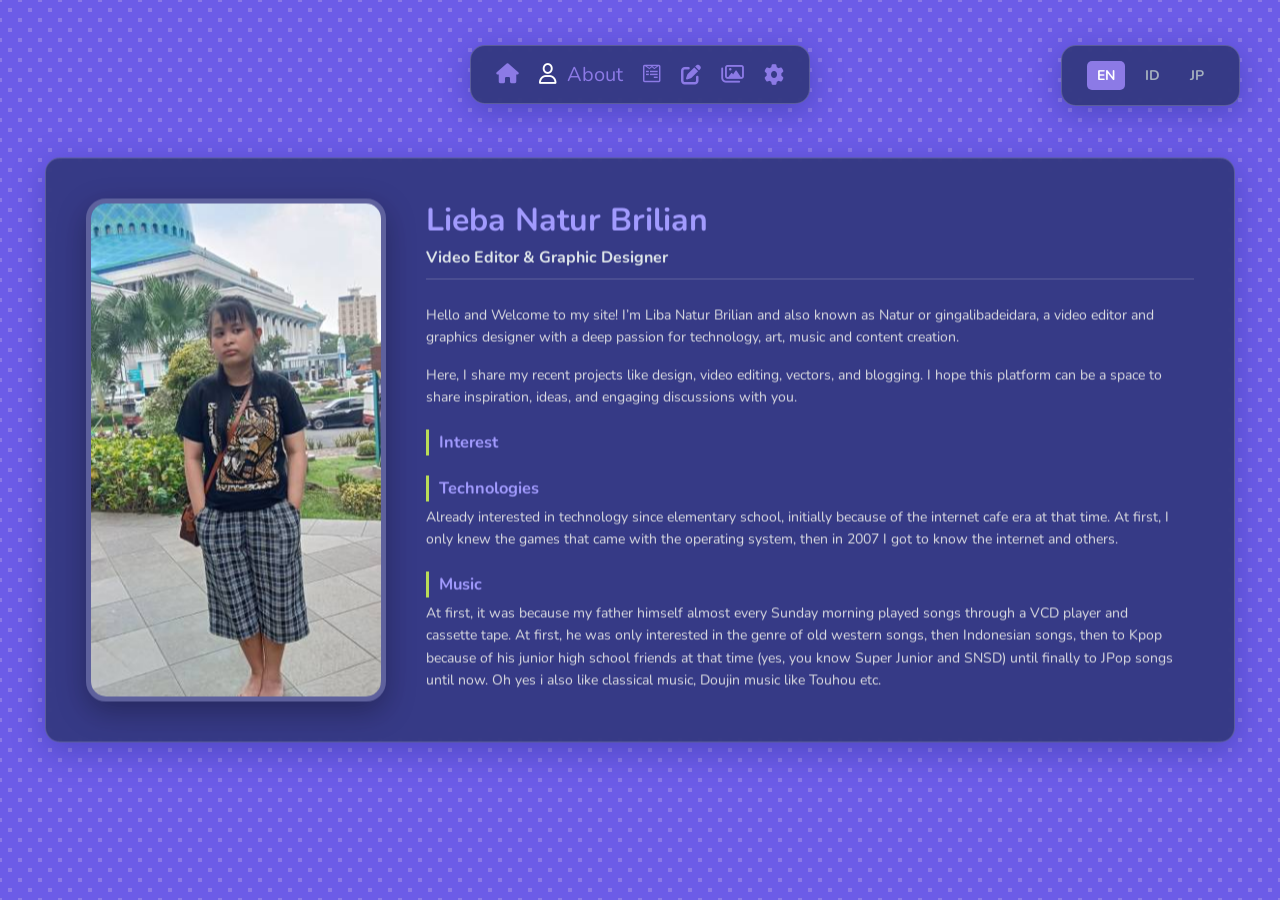
==== about.html @ d987d6c7 "ganti ikon" ====
<!DOCTYPE html>
<html lang="id">
<head>
    <meta charset="UTF-8">
    <meta name="viewport" content="width=device-width, initial-scale=1.0">
    <title>About Me - Lieba Natur Brilian</title>
    <link href="https://fonts.googleapis.com/css2?family=Nunito:wght@400;700;900&family=Noto+Sans+JP:wght@400;700&display=swap" rel="stylesheet">
    <link rel="stylesheet" href="https://cdnjs.cloudflare.com/ajax/libs/font-awesome/6.0.0/css/all.min.css">

    <style>
        /* --- 1. SETUP GLOBAL --- */
        * { box-sizing: border-box; }
        
        body {
            margin: 0; padding: 0;
            background-color: #6c5ce7;
            background-image: radial-gradient(#8c7ae6 15%, transparent 16%),
                              radial-gradient(#8c7ae6 15%, transparent 16%);
            background-size: 20px 20px;
            background-position: 0 0, 10px 10px;
            font-family: 'Nunito', 'Noto Sans JP', sans-serif;
            min-height: 100vh;
            display: flex; justify-content: center; align-items: center;
            color: white; overflow-x: hidden;
        }

        .main-stage {
            position: relative; width: 100%; max-width: 1200px; height: 90vh;
        }

        /* --- 2. STYLE WIDGET --- */
        .widget {
            background: rgba(45, 52, 117, 0.85);
            backdrop-filter: blur(10px);
            -webkit-backdrop-filter: blur(10px);
            border-radius: 15px;
            padding: 15px 25px;
            color: #a4b0be;
            box-shadow: 0 8px 32px 0 rgba(31, 38, 135, 0.37);
            border: 1px solid rgba(255, 255, 255, 0.18);
            z-index: 10;
        }

        /* --- 3. NAVIGASI (Absolute Top) --- */
        .top-nav {
            position: absolute; top: 0px; left: 50%; 
            transform: translateX(-50%);
            display: flex; gap: 20px; font-size: 20px; color: #8c7ae6;
            width: fit-content; align-items: center;
            z-index: 50;
        }
        .top-nav i:hover { color: white; cursor: pointer; transition: 0.3s; }
        .active-icon { color: white; margin-right: 5px; }

        .lang-switcher {
            position: absolute; top: 0px; right: 0%;
            display: flex; gap: 10px; font-weight: bold; font-size: 14px;
            z-index: 50;
        }
        .lang-btn { cursor: pointer; padding: 5px 10px; border-radius: 5px; transition: 0.3s; }
        .lang-btn:hover, .lang-btn.active { background-color: #8c7ae6; color: white; }

        /* --- 4. LAYOUT ABOUT (FIX TENGAH) --- */
        .about-container {
            /* INI KUNCINYA: Posisi Absolute di tengah layar */
            position: absolute;
            top: 50%; 
            left: 50%;
            transform: translate(-50%, -50%);
            
            width: 1190px; /* Lebar Fix Desktop */
            height: 65vh; /* Tinggi Fix Desktop */

            display: flex;
            align-items: stretch;
            gap: 40px;
            padding: 40px;
        }

        .profile-img {
            width: 300px; 
            height: 100%;
            object-fit: cover;
            border-radius: 20px;
            border: 5px solid rgba(255,255,255,0.2);
            box-shadow: 0 10px 30px rgba(0,0,0,0.3);
            flex-shrink: 0; 
        }

        .about-content {
            flex: 1; 
            display: flex; flex-direction: column;
            overflow: hidden; 
            color: white;
        }

        .about-header {
            margin-bottom: 20px;
            border-bottom: 1px solid rgba(255,255,255,0.2);
            padding-bottom: 10px;
        }

        .about-header h1 { font-size: 32px; margin: 0 0 5px 0; color: #a29bfe; }
        .role { font-size: 16px; color: #dfe6e9; font-weight: bold; margin: 0; }

        .bio-text {
            overflow-y: auto; 
            padding-right: 15px; 
            font-size: 14px; line-height: 1.6; color: #dcdde1;
            flex-grow: 1; 
        }

        .bio-text::-webkit-scrollbar { width: 8px; }
        .bio-text::-webkit-scrollbar-track { background: rgba(255,255,255,0.05); border-radius: 10px; }
        .bio-text::-webkit-scrollbar-thumb { background: #8c7ae6; border-radius: 10px; }

        .bio-text h3 { color: #a29bfe; margin-top: 20px; margin-bottom: 5px; border-left: 3px solid #badc58; padding-left: 10px; }
        .bio-text p { margin-top: 5px; margin-bottom: 15px; }


        /* --- 5. DETEKSI RESOLUSI (HANYA UNTUK HP & TABLET) --- */
        
        /* Tablet Landscape / Laptop Kecil Lebarnya */
        @media (max-width: 1100px) {
            .about-container { width: 95%; padding: 30px; gap: 20px; }
            .profile-img { width: 250px; }
        }

        /* HP & Tablet Portrait (Mode Tumpuk) */
        @media (max-width: 768px) {
            body { overflow-y: auto; height: auto; } /* Aktifkan scroll window */
            .main-stage { height: auto; padding-bottom: 50px; overflow: visible; }

            .top-nav { position: relative; top: auto; left: auto; transform: none; width: 90%; margin: 20px auto; justify-content: space-between; }
            .lang-switcher { position: relative; top: auto; right: auto; width: 90%; margin: 0 auto 20px auto; justify-content: flex-end; }
            
            .about-container {
                position: relative; /* Lepas dari tengah */
                top: auto; left: auto; transform: none;
                margin: 0 auto;
                width: 90%;
                height: auto;
                flex-direction: column; 
            }
            
            .profile-img { width: 100%; height: 300px; margin-bottom: 20px; }
            .bio-text { max-height: 400px; } 
        }
    </style>
</head>    
<body>
    <div class="main-stage">
        
        <div class="widget top-nav">
            <a href="index.html" style="text-decoration: none; color: inherit;">
                <i class="fas fa-home"></i>
            </a>
            <div><i class="far fa-user active-icon"></i> <span data-key="nav_about">About</span></div>
            <a href="cv.html" style="text-decoration: none; color: inherit;">
                <i class="fa-brands fa-wpforms"></i>
            </a>
            <i class="fas fa-edit"></i>
            <a href="gallery.html" style="text-decoration: none; color: inherit;">
                <i class="far fa-images"></i>
            </a>
            <i class="fas fa-cog"></i>
        </div>

        <div class="widget lang-switcher">
            <span class="lang-btn active" onclick="setLanguage('en')">EN</span>
            <span class="lang-btn" onclick="setLanguage('id')">ID</span>
            <span class="lang-btn" onclick="setLanguage('ja')">JP</span>
        </div>

        <div class="widget about-container">
            <img src="assets/avatar-ori.jpg" alt="Profile" class="profile-img">

            <div class="about-content">
                <div class="about-header">
                    <h1 data-key="about_name">Lieba Natur Brilian</h1>
                    <div class="role" data-key="about_role">Video Editor & Graphic Designer</div>
                </div>

                <div class="bio-text" data-key-html="bio_full">
                    <p>Loading bio...</p>
                </div>
            </div>
        </div>

    </div>

<script>
    const translations = {
        en: {
            nav_about: "About",
            about_name: "Lieba Natur Brilian",
            about_role: "Video Editor & Graphic Designer",
            bio_full: `
                <p>Hello and Welcome to my site! I’m Liba Natur Brilian and also known as Natur or gingalibadeidara, a video editor and graphics designer with a deep passion for technology, art, music and content creation.</p>
                <p>Here, I share my recent projects like design, video editing, vectors, and blogging. I hope this platform can be a space to share inspiration, ideas, and engaging discussions with you.</p>
                <h3>Interest</h3>
                <h3>Technologies</h3>
                <p>Already interested in technology since elementary school, initially because of the internet cafe era at that time. At first, I only knew the games that came with the operating system, then in 2007 I got to know the internet and others.</p>
                <h3>Music</h3>
                <p>At first, it was because my father himself almost every Sunday morning played songs through a VCD player and cassette tape. At first, he was only interested in the genre of old western songs, then Indonesian songs, then to Kpop because of his junior high school friends at that time (yes, you know Super Junior and SNSD) until finally to JPop songs until now. Oh yes i also like classical music, Doujin music like Touhou etc.</p>
                <h3>Anime</h3>
                <p>It started with anime that aired on Indonesian TV stations. The first anime I watched was Naruto, and then in 2012 I started to get interested in Little Busters (yes, this is also one of my favorite anime), and finally I continued until now, even though I rarely watch it anymore. And progress anime i watch now you can check my Anilist.</p>
                <h3>Game & Visual Novel</h3>
                <p>Well, for this game and visual novel, I was initially curious, starting from hearing the song nightcore (what sped calls it now), and curious because the artwork used in the video was sourced from fan art, anime or from other sources. It turned out that it came from Visual Novel & because from here I started to be interested in playing Visual Novel. At that time, the Visual Novel that was being hotly discussed was Koi Kakeru Shin Ai Kanojo. As for the game itself, it started because of my school friend who played the game Bully Scholarship Edition, and the first mobile game I played was THE IDOLM@STER: CINDERELLA GIRLS STARLIGHTS or known as deresute.</p>
                <h3>Translation</h3>
                <p>To be honest, I first became interested in the world of translation when I learned to make karaoke effects and subtitles. In 2016 I started to dive into the world of translation, even though this was not my major at school. At first it was just to fill my free time, because of my interest in language lessons, both Indonesian and English. And this must be developed further, especially since I want to be able to speak German, Japanese, and Mandarin.</p>
            `
        },
        id: {
            nav_about: "Tentang",
            about_name: "Lieba Natur Brilian",
            about_role: "Video Editor & Desainer Grafis",
            bio_full: `
                <p>Halo dan Selamat Datang di situs saya! Saya Liba Natur Brilian, juga dikenal sebagai Natur atau gingalibadeidara, seorang editor video dan desainer grafis dengan hasrat mendalam terhadap teknologi, seni, musik, dan pembuatan konten.</p>
                <p>Di sini, saya membagikan proyek terbaru saya seperti desain, editing video, vektor, dan blog. Saya berharap platform ini dapat menjadi ruang untuk berbagi inspirasi, ide, dan diskusi menarik dengan Anda.</p>
                <h3>Minat</h3>
                <h3>Teknologi</h3>
                <p>Sudah tertarik dengan teknologi sejak SD, awalnya karena era warnet saat itu. Mulanya saya hanya tahu game bawaan sistem operasi, lalu pada tahun 2007 saya mulai mengenal internet dan lainnya.</p>
                <h3>Musik</h3>
                <p>Awalnya karena ayah saya hampir setiap Minggu pagi memutar lagu lewat VCD player dan kaset pita. Mulanya beliau hanya tertarik pada genre lagu barat lawas, lalu lagu Indonesia, kemudian Kpop karena teman SMP-nya saat itu (ya, Super Junior dan SNSD) hingga akhirnya ke lagu JPop sampai sekarang. Oh ya, saya juga suka musik klasik, musik Doujin seperti Touhou, dll.</p>
                <h3>Anime</h3>
                <p>Berawal dari anime yang tayang di stasiun TV Indonesia. Anime pertama yang saya tonton adalah Naruto, lalu pada 2012 saya mulai tertarik dengan Little Busters (ya, ini juga salah satu anime favorit saya), dan akhirnya berlanjut sampai sekarang, meskipun saya sudah jarang menontonnya. Progres anime yang saya tonton bisa dicek di Anilist saya.</p>
                <h3>Game & Visual Novel</h3>
                <p>Nah, untuk game dan visual novel ini awalnya saya penasaran, bermula dari mendengar lagu nightcore, dan penasaran karena artwork yang digunakan dalam video bersumber dari fan art, anime atau sumber lain. Ternyata itu berasal dari Visual Novel, dan dari sinilah saya mulai tertarik memainkannya. Saat itu, Visual Novel yang sedang ramai dibicarakan adalah Koi Kakeru Shin Ai Kanojo. Untuk game sendiri, bermula karena teman sekolah saya yang main game Bully Scholarship Edition, dan game mobile pertama yang saya mainkan adalah THE IDOLM@STER: CINDERELLA GIRLS STARLIGHTS atau dikenal sebagai deresute.</p>
                <h3>Terjemahan</h3>
                <p>Jujur saja, saya pertama kali tertarik pada dunia terjemahan saat belajar membuat efek karaoke dan subtitle. Pada 2016 saya mulai terjun ke dunia terjemahan, meskipun ini bukan jurusan sekolah saya. Awalnya hanya untuk mengisi waktu luang, karena ketertarikan saya pada pelajaran bahasa, baik Bahasa Indonesia maupun Inggris. Dan ini harus dikembangkan lebih lanjut, apalagi saya ingin bisa berbahasa Jerman, Jepang, dan Mandarin.</p>
            `
        },
        ja: {
            nav_about: "プロフィール",
            about_name: "リーバ・ナトゥール",
            about_role: "動画編集者 & グラフィックデザイナー",
            bio_full: `
                <p>こんにちは、私のサイトへようこそ！リーバ・ナトゥール・ブリリアン（Natur、またはgingalibadeidara）です。テクノロジー、アート、音楽、コンテンツ制作に情熱を持つ動画編集者兼グラフィックデザイナーです。</p>
                <p>ここでは、デザイン、動画編集、ベクターアート、ブログなどの最近のプロジェクトを共有しています。この場所がインスピレーションやアイデアを共有できる場になれば嬉しいです。</p>
                <h3>興味・関心</h3>
                <h3>テクノロジー</h3>
                <p>小学生の頃、当時のネットカフェブームがきっかけでテクノロジーに興味を持ちました。最初はOS付属のゲームしか知りませんでしたが、2007年にインターネットなどを知るようになりました。</p>
                <h3>音楽</h3>
                <p>きっかけは父がほぼ毎週日曜の朝にVCDプレーヤーやカセットテープで曲を流していたことです。最初は古い洋楽、次にインドネシアの曲、そして当時の中学の友人の影響でK-POP（Super JuniorやSNSDなど）、最終的にJ-POPに至り現在も続いています。クラシック音楽や東方などの同人音楽も好きです。</p>
                <h3>アニメ</h3>
                <p>インドネシアのテレビで放送されていたアニメが始まりでした。最初に見たのはナルトで、2012年に『リトルバスターズ！』（私のお気に入りの一つです）に興味を持ち、今まで続いていますが、最近はあまり見なくなりました。視聴履歴はAnilistで確認できます。</p>
                <h3>ゲーム & ビジュアルノベル</h3>
                <p>これらへの興味は、Nightcoreの曲を聞いたことから始まりました。動画に使われているイラストの出典が気になり、それがビジュアルノベルだと知って興味を持ち始めました。当時話題だったのは『恋×シンアイ彼女』でした。ゲーム自体は、学校の友人が『Bully Scholarship Edition』をプレイしていたのがきっかけで、最初のモバイルゲームはデレステ（THE IDOLM@STER: CINDERELLA GIRLS STARLIGHT STAGE）でした。</p>
                <h3>翻訳</h3>
                <p>正直なところ、カラオケ字幕エフェクトの作り方を学んだ時に翻訳の世界に興味を持ちました。2016年に翻訳の世界に飛び込みましたが、学校の専攻ではありませんでした。最初は暇つぶしと語学（インドネシア語と英語）への興味からでしたが、ドイツ語、日本語、中国語も話せるようになりたいので、さらに発展させていきたいです。</p>
            `
        }
    };

    function setLanguage(lang) {
        const data = translations[lang];
        document.querySelectorAll('[data-key]').forEach(el => {
            const key = el.getAttribute('data-key');
            if(data[key]) el.innerText = data[key];
        });
        document.querySelectorAll('[data-key-html]').forEach(el => {
            const key = el.getAttribute('data-key-html');
            if(data[key]) el.innerHTML = data[key];
        });
        document.querySelectorAll('.lang-btn').forEach(btn => {
            btn.classList.remove('active');
            if(btn.innerText.toLowerCase() === (lang === 'ja' ? 'jp' : lang)) {
                btn.classList.add('active');
            }
        });
    }

    setLanguage('en'); 
</script>
</body>
</html>
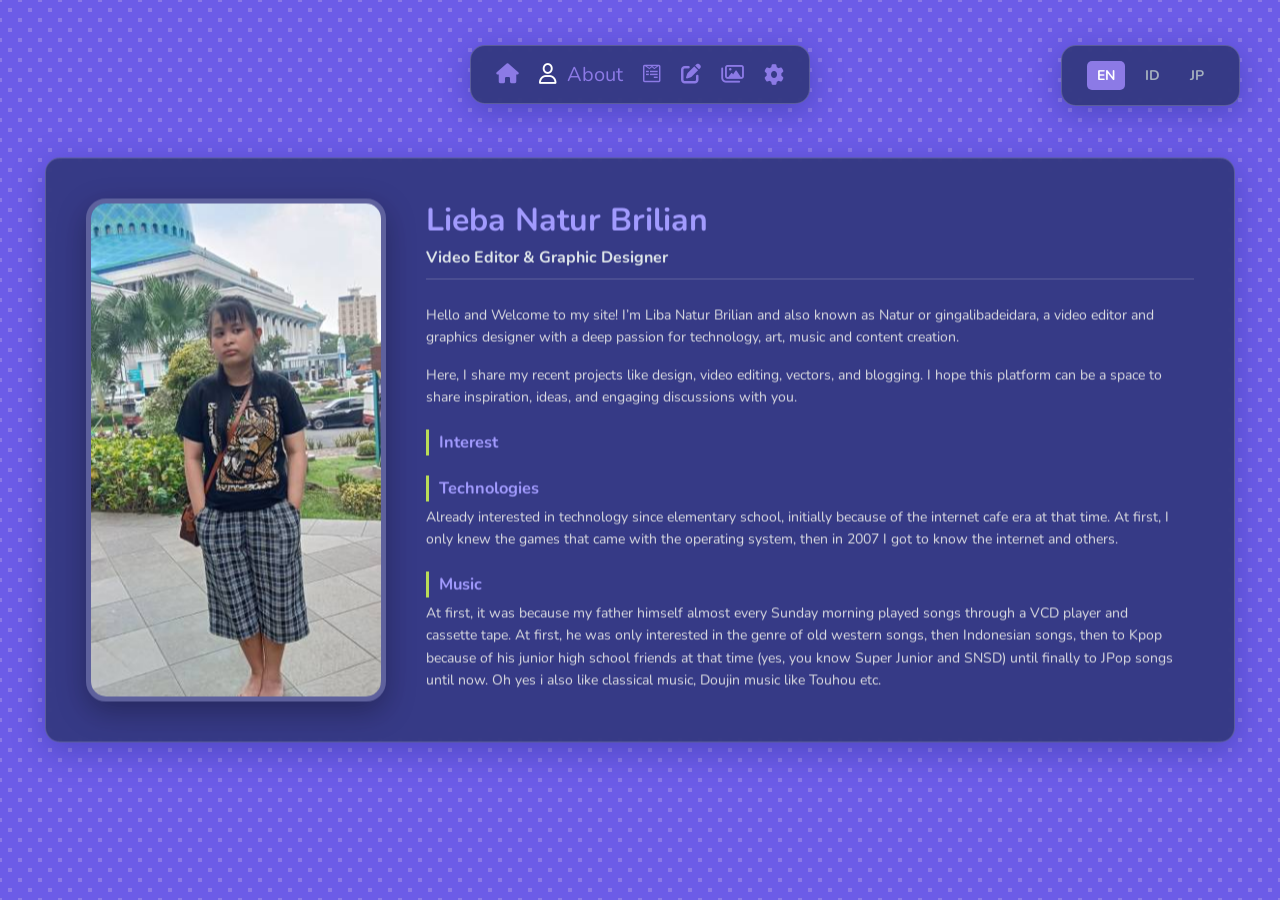
==== commit de9d735a: "kelupaan" ====
--- a/about.html
+++ b/about.html
@@ -159,7 +159,9 @@
             <a href="cv.html" style="text-decoration: none; color: inherit;">
                 <i class="fa-brands fa-wpforms"></i>
             </a>
-            <i class="fas fa-edit"></i>
+            <a href="blog.html" style="text-decoration: none; color: inherit;">
+                <i class="fas fa-edit"></i>
+            </a>
             <a href="gallery.html" style="text-decoration: none; color: inherit;">
                 <i class="far fa-images"></i>
             </a>
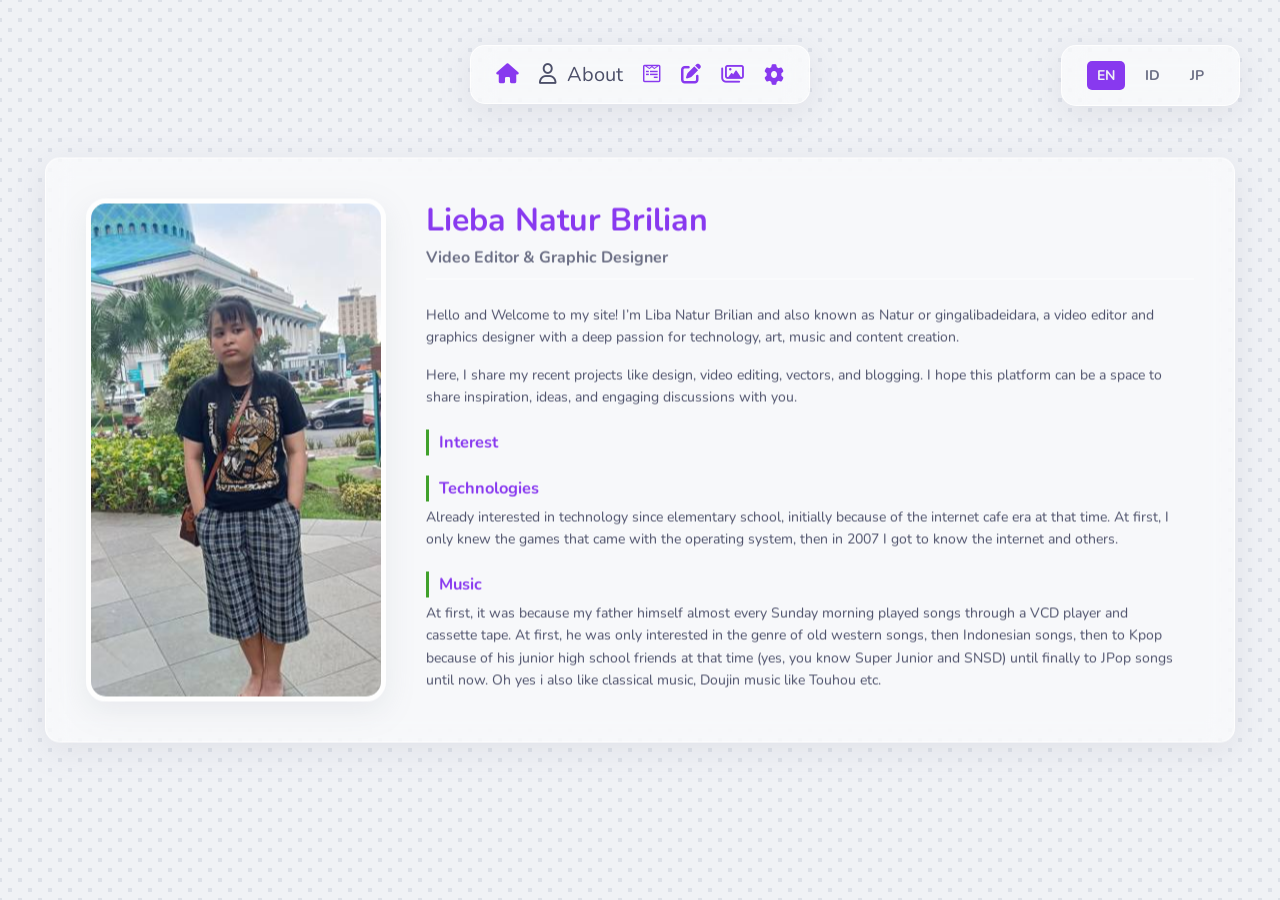
==== commit 526c58d5: "ganti warna wak" ====
--- a/about.html
+++ b/about.html
@@ -8,195 +8,183 @@
     <link rel="stylesheet" href="https://cdnjs.cloudflare.com/ajax/libs/font-awesome/6.0.0/css/all.min.css">
 
     <style>
+        /* --- 0. TEMA CATPPUCCIN (AUTO DARK/LIGHT MODE) --- */
+        :root {
+            /* CATPPUCCIN MOCHA (MODE GELAP - DEFAULT) */
+            --bg-color: #1e1e2e;
+            --dot-color: #313244;
+            --widget-bg: rgba(24, 24, 37, 0.65);
+            --widget-border: rgba(255, 255, 255, 0.08);
+            --widget-shadow: rgba(17, 17, 27, 0.5);
+            --text-main: #cdd6f4;
+            --text-muted: #bac2de;
+            --accent-primary: #cba6f7;
+            --accent-secondary: #a6e3a1;
+            --scrollbar-thumb: #cba6f7;
+        }
+
+        @media (prefers-color-scheme: light) {
+            :root {
+                /* CATPPUCCIN LATTE (MODE TERANG) */
+                --bg-color: #eff1f5;
+                --dot-color: #dce0e8;
+                --widget-bg: rgba(255, 255, 255, 0.55);
+                --widget-border: rgba(255, 255, 255, 0.8);
+                --widget-shadow: rgba(140, 143, 161, 0.15);
+                --text-main: #4c4f69;
+                --text-muted: #6c6f85;
+                --accent-primary: #8839ef;
+                --accent-secondary: #40a02b;
+                --scrollbar-thumb: #8839ef;
+            }
+        }
+
         /* --- 1. SETUP GLOBAL --- */
         * { box-sizing: border-box; }
         
         body {
             margin: 0; padding: 0;
-            background-color: #6c5ce7;
-            background-image: radial-gradient(#8c7ae6 15%, transparent 16%),
-                              radial-gradient(#8c7ae6 15%, transparent 16%);
+            background-color: var(--bg-color);
+            background-image: radial-gradient(var(--dot-color) 15%, transparent 16%),
+                              radial-gradient(var(--dot-color) 15%, transparent 16%);
             background-size: 20px 20px;
             background-position: 0 0, 10px 10px;
             font-family: 'Nunito', 'Noto Sans JP', sans-serif;
             min-height: 100vh;
             display: flex; justify-content: center; align-items: center;
-            color: white; overflow-x: hidden;
+            color: var(--text-main); overflow-x: hidden;
+            transition: background-color 0.5s ease;
         }
 
         .main-stage {
-            position: relative; width: 100%; max-width: 1200px; height: 90vh;
+            position: relative; width: 100%; max-width: 1200px; height: 90vh; display: block;
         }
 
         /* --- 2. STYLE WIDGET --- */
         .widget {
-            background: rgba(45, 52, 117, 0.85);
-            backdrop-filter: blur(10px);
-            -webkit-backdrop-filter: blur(10px);
+            background: var(--widget-bg);
+            backdrop-filter: blur(12px);
+            -webkit-backdrop-filter: blur(12px);
             border-radius: 15px;
             padding: 15px 25px;
-            color: #a4b0be;
-            box-shadow: 0 8px 32px 0 rgba(31, 38, 135, 0.37);
-            border: 1px solid rgba(255, 255, 255, 0.18);
+            color: var(--text-muted);
+            box-shadow: 0 8px 32px 0 var(--widget-shadow);
+            border: 1px solid var(--widget-border);
             z-index: 10;
-        }
-
-        /* --- 3. NAVIGASI (Absolute Top) --- */
+            transition: all 0.3s ease;
+        }
+
+        .mobile-header-wrapper { position: absolute; top: 0; left: 0; width: 100%; z-index: 50; }
+        .mobile-menu-toggle { display: none; }
+
+        /* --- 3. NAVIGASI & BAHASA (Desktop) --- */
         .top-nav {
             position: absolute; top: 0px; left: 50%; 
             transform: translateX(-50%);
-            display: flex; gap: 20px; font-size: 20px; color: #8c7ae6;
-            width: fit-content; align-items: center;
-            z-index: 50;
-        }
-        .top-nav i:hover { color: white; cursor: pointer; transition: 0.3s; }
-        .active-icon { color: white; margin-right: 5px; }
+            display: flex; gap: 20px; font-size: 20px; color: var(--accent-primary);
+            width: fit-content; align-items: center; z-index: 50;
+        }
+        .top-nav a { text-decoration: none; color: inherit; }
+        .top-nav i:hover { color: var(--text-main); cursor: pointer; transition: 0.3s; }
+        .active-icon { color: var(--text-main); margin-right: 5px; }
 
         .lang-switcher {
             position: absolute; top: 0px; right: 0%;
-            display: flex; gap: 10px; font-weight: bold; font-size: 14px;
-            z-index: 50;
-        }
-        .lang-btn { cursor: pointer; padding: 5px 10px; border-radius: 5px; transition: 0.3s; }
-        .lang-btn:hover, .lang-btn.active { background-color: #8c7ae6; color: white; }
-
-        /* --- 4. LAYOUT ABOUT (FIX TENGAH) --- */
+            display: flex; gap: 10px; font-weight: bold; font-size: 14px; z-index: 50;
+        }
+        .lang-btn { cursor: pointer; padding: 5px 10px; border-radius: 5px; transition: 0.3s; color: var(--text-muted); }
+        .lang-btn:hover { color: var(--text-main); }
+        .lang-btn.active { background-color: var(--accent-primary); color: var(--bg-color); }
+
+        /* --- 4. LAYOUT ABOUT --- */
         .about-container {
-            /* INI KUNCINYA: Posisi Absolute di tengah layar */
-            position: absolute;
-            top: 50%; 
-            left: 50%;
+            position: absolute; top: 50%; left: 50%;
             transform: translate(-50%, -50%);
-            
-            width: 1190px; /* Lebar Fix Desktop */
-            height: 65vh; /* Tinggi Fix Desktop */
-
-            display: flex;
-            align-items: stretch;
-            gap: 40px;
-            padding: 40px;
+            width: 1190px; height: 65vh;
+            display: flex; align-items: stretch; gap: 40px; padding: 40px;
         }
 
         .profile-img {
-            width: 300px; 
-            height: 100%;
-            object-fit: cover;
-            border-radius: 20px;
-            border: 5px solid rgba(255,255,255,0.2);
-            box-shadow: 0 10px 30px rgba(0,0,0,0.3);
-            flex-shrink: 0; 
-        }
-
-        .about-content {
-            flex: 1; 
-            display: flex; flex-direction: column;
-            overflow: hidden; 
-            color: white;
-        }
-
-        .about-header {
-            margin-bottom: 20px;
-            border-bottom: 1px solid rgba(255,255,255,0.2);
-            padding-bottom: 10px;
-        }
-
-        .about-header h1 { font-size: 32px; margin: 0 0 5px 0; color: #a29bfe; }
-        .role { font-size: 16px; color: #dfe6e9; font-weight: bold; margin: 0; }
-
-        .bio-text {
-            overflow-y: auto; 
-            padding-right: 15px; 
-            font-size: 14px; line-height: 1.6; color: #dcdde1;
-            flex-grow: 1; 
-        }
-
+            width: 300px; height: 100%; object-fit: cover; border-radius: 20px;
+            border: 5px solid var(--widget-border); box-shadow: 0 10px 30px var(--widget-shadow); flex-shrink: 0; 
+        }
+
+        .about-content { flex: 1; display: flex; flex-direction: column; overflow: hidden; }
+        .about-header { margin-bottom: 20px; border-bottom: 1px solid var(--widget-border); padding-bottom: 10px; }
+        .about-header h1 { font-size: 32px; margin: 0 0 5px 0; color: var(--accent-primary); }
+        .role { font-size: 16px; color: var(--text-muted); font-weight: bold; margin: 0; }
+
+        .bio-text { overflow-y: auto; padding-right: 15px; font-size: 14px; line-height: 1.6; color: var(--text-main); flex-grow: 1; }
         .bio-text::-webkit-scrollbar { width: 8px; }
-        .bio-text::-webkit-scrollbar-track { background: rgba(255,255,255,0.05); border-radius: 10px; }
-        .bio-text::-webkit-scrollbar-thumb { background: #8c7ae6; border-radius: 10px; }
-
-        .bio-text h3 { color: #a29bfe; margin-top: 20px; margin-bottom: 5px; border-left: 3px solid #badc58; padding-left: 10px; }
+        .bio-text::-webkit-scrollbar-track { background: transparent; }
+        .bio-text::-webkit-scrollbar-thumb { background: var(--scrollbar-thumb); border-radius: 10px; }
+
+        .bio-text h3 { color: var(--accent-primary); margin-top: 20px; margin-bottom: 5px; border-left: 3px solid var(--accent-secondary); padding-left: 10px; }
         .bio-text p { margin-top: 5px; margin-bottom: 15px; }
 
-
-        /* --- 5. DETEKSI RESOLUSI (HANYA UNTUK HP & TABLET) --- */
-        
-        /* Tablet Landscape / Laptop Kecil Lebarnya */
+        /* --- 5. DETEKSI RESOLUSI --- */
         @media (max-width: 1100px) {
             .about-container { width: 95%; padding: 30px; gap: 20px; }
             .profile-img { width: 250px; }
         }
 
-        /* HP & Tablet Portrait (Mode Tumpuk) */
         @media (max-width: 768px) {
-            body { overflow-y: auto; height: auto; } /* Aktifkan scroll window */
-            .main-stage { height: auto; padding-bottom: 50px; overflow: visible; }
-
-            .top-nav { position: relative; top: auto; left: auto; transform: none; width: 90%; margin: 20px auto; justify-content: space-between; }
-            .lang-switcher { position: relative; top: auto; right: auto; width: 90%; margin: 0 auto 20px auto; justify-content: flex-end; }
-            
-            .about-container {
-                position: relative; /* Lepas dari tengah */
-                top: auto; left: auto; transform: none;
-                margin: 0 auto;
-                width: 90%;
-                height: auto;
-                flex-direction: column; 
-            }
-            
+            body { align-items: flex-start; padding: 20px 0; height: auto; overflow-y: auto; }
+            .main-stage { height: auto; display: flex; flex-direction: column; align-items: center; gap: 15px; padding-bottom: 50px; }
+            .widget, .about-container { position: relative !important; top: auto !important; left: auto !important; transform: none !important; width: 90% !important; margin: 0 auto; }
+            .mobile-header-wrapper { position: relative !important; display: flex; width: 90% !important; justify-content: space-between; gap: 10px; order: 1; }
+            .mobile-header-wrapper .widget { width: auto !important; margin: 0 !important; }
+            .mobile-menu-toggle { display: flex !important; flex-grow: 1; justify-content: center; align-items: center; gap: 10px; padding: 12px; color: var(--text-main); font-weight: bold; }
+            .lang-switcher { flex-grow: 0; padding: 10px 15px; position: relative; }
+            .top-nav { order: 2; display: none !important; flex-direction: column; padding: 10px 20px !important; margin-top: -5px; }
+            .top-nav.open { display: flex !important; }
+            .top-nav a, .top-nav div, .top-nav i.fa-cog { width: 100%; display: flex; justify-content: center; padding: 12px 0; border-bottom: 1px solid var(--widget-border); }
+            .about-container { order: 3; flex-direction: column; height: auto !important; padding: 25px !important; }
             .profile-img { width: 100%; height: 300px; margin-bottom: 20px; }
-            .bio-text { max-height: 400px; } 
+            .bio-text { overflow: visible !important; height: auto !important; }
         }
     </style>
 </head>    
 <body>
     <div class="main-stage">
-        
-        <div class="widget top-nav">
-            <a href="index.html" style="text-decoration: none; color: inherit;">
-                <i class="fas fa-home"></i>
-            </a>
-            <div><i class="far fa-user active-icon"></i> <span data-key="nav_about">About</span></div>
-            <a href="cv.html" style="text-decoration: none; color: inherit;">
-                <i class="fa-brands fa-wpforms"></i>
-            </a>
-            <a href="blog.html" style="text-decoration: none; color: inherit;">
-                <i class="fas fa-edit"></i>
-            </a>
-            <a href="gallery.html" style="text-decoration: none; color: inherit;">
-                <i class="far fa-images"></i>
-            </a>
+        <div class="mobile-header-wrapper">
+            <div class="widget mobile-menu-toggle" onclick="toggleNav()">
+                <i class="fas fa-bars"></i> <span data-key="nav_menu">Menu</span>
+            </div>
+            <div class="widget lang-switcher">
+                <span class="lang-btn active" onclick="setLanguage('en')">EN</span>
+                <span class="lang-btn" onclick="setLanguage('id')">ID</span>
+                <span class="lang-btn" onclick="setLanguage('ja')">JP</span>
+            </div>
+        </div>
+
+        <div class="widget top-nav" id="myTopNav">
+            <a href="index.html"><i class="fas fa-home"></i></a>
+            <div><i class="far fa-user active-icon"></i> <span style="color: var(--text-main);" data-key="nav_about">About</span></div>
+            <a href="cv.html"><i class="fa-brands fa-wpforms"></i></a>
+            <a href="blog.html"><i class="fas fa-edit"></i></a>
+            <a href="gallery.html"><i class="far fa-images"></i></a>
             <i class="fas fa-cog"></i>
         </div>
 
-        <div class="widget lang-switcher">
-            <span class="lang-btn active" onclick="setLanguage('en')">EN</span>
-            <span class="lang-btn" onclick="setLanguage('id')">ID</span>
-            <span class="lang-btn" onclick="setLanguage('ja')">JP</span>
-        </div>
-
         <div class="widget about-container">
             <img src="assets/avatar-ori.jpg" alt="Profile" class="profile-img">
-
             <div class="about-content">
                 <div class="about-header">
                     <h1 data-key="about_name">Lieba Natur Brilian</h1>
                     <div class="role" data-key="about_role">Video Editor & Graphic Designer</div>
                 </div>
-
                 <div class="bio-text" data-key-html="bio_full">
                     <p>Loading bio...</p>
                 </div>
             </div>
         </div>
-
     </div>
 
 <script>
     const translations = {
         en: {
-            nav_about: "About",
-            about_name: "Lieba Natur Brilian",
-            about_role: "Video Editor & Graphic Designer",
+            nav_about: "About", nav_menu: "Menu", about_name: "Lieba Natur Brilian", about_role: "Video Editor & Graphic Designer",
             bio_full: `
                 <p>Hello and Welcome to my site! I’m Liba Natur Brilian and also known as Natur or gingalibadeidara, a video editor and graphics designer with a deep passion for technology, art, music and content creation.</p>
                 <p>Here, I share my recent projects like design, video editing, vectors, and blogging. I hope this platform can be a space to share inspiration, ideas, and engaging discussions with you.</p>
@@ -214,9 +202,7 @@
             `
         },
         id: {
-            nav_about: "Tentang",
-            about_name: "Lieba Natur Brilian",
-            about_role: "Video Editor & Desainer Grafis",
+            nav_about: "Tentang", nav_menu: "Menu", about_name: "Lieba Natur Brilian", about_role: "Video Editor & Desainer Grafis",
             bio_full: `
                 <p>Halo dan Selamat Datang di situs saya! Saya Liba Natur Brilian, juga dikenal sebagai Natur atau gingalibadeidara, seorang editor video dan desainer grafis dengan hasrat mendalam terhadap teknologi, seni, musik, dan pembuatan konten.</p>
                 <p>Di sini, saya membagikan proyek terbaru saya seperti desain, editing video, vektor, dan blog. Saya berharap platform ini dapat menjadi ruang untuk berbagi inspirasi, ide, dan diskusi menarik dengan Anda.</p>
@@ -234,23 +220,21 @@
             `
         },
         ja: {
-            nav_about: "プロフィール",
-            about_name: "リーバ・ナトゥール",
-            about_role: "動画編集者 & グラフィックデザイナー",
+            nav_about: "プロフィール", nav_menu: "メニュー", about_name: "リーバ・ナトゥール", about_role: "動画編集者 & グラフィックデザイナー",
             bio_full: `
                 <p>こんにちは、私のサイトへようこそ！リーバ・ナトゥール・ブリリアン（Natur、またはgingalibadeidara）です。テクノロジー、アート、音楽、コンテンツ制作に情熱を持つ動画編集者兼グラフィックデザイナーです。</p>
-                <p>ここでは、デザイン、動画編集、ベクターアート、ブログなどの最近のプロジェクトを共有しています。この場所がインスピレーションやアイデアを共有できる場になれば嬉しいです。</p>
-                <h3>興味・関心</h3>
+                <p>ここでは、デザイン、動画編集, ベクター、ブログなど、私の最新のプロジェクトを紹介しています。このプラットフォームがインスピレーション、アイデア、そしてあなたとの魅力的な議論を共有するための空間になることを願っています。</p>
+                <h3>興味</h3>
                 <h3>テクノロジー</h3>
-                <p>小学生の頃、当時のネットカフェブームがきっかけでテクノロジーに興味を持ちました。最初はOS付属のゲームしか知りませんでしたが、2007年にインターネットなどを知るようになりました。</p>
+                <p>小学生の頃からテクノロジーに興味を持っていました。最初は当時のインターネットカフェ（ネットカフェ）時代がきっかけでした。当初はオペレーティングシステムに付属していたゲームしか知りませんでしたが、2007年にインターネットなどを知りました。</p>
                 <h3>音楽</h3>
-                <p>きっかけは父がほぼ毎週日曜の朝にVCDプレーヤーやカセットテープで曲を流していたことです。最初は古い洋楽、次にインドネシアの曲、そして当時の中学の友人の影響でK-POP（Super JuniorやSNSDなど）、最終的にJ-POPに至り現在も続いています。クラシック音楽や東方などの同人音楽も好きです。</p>
+                <p>最初は、父自身がほぼ毎週日曜日の朝にVCDプレーヤーやカセットテープで曲を流していたことがきっかけでした。最初は古い洋楽のジャンルだけに興味がありましたが、その後インドネシアの曲、そして当時の中学校の友人の影響でK-POP（スーパージュニアやSNSDなど）に興味を持ち、最終的には現在までJ-POPの曲を聴くようになりました。あ、そうそう、クラシック音楽や、東方などの同人音楽も好きです。</p>
                 <h3>アニメ</h3>
-                <p>インドネシアのテレビで放送されていたアニメが始まりでした。最初に見たのはナルトで、2012年に『リトルバスターズ！』（私のお気に入りの一つです）に興味を持ち、今まで続いていますが、最近はあまり見なくなりました。視聴履歴はAnilistで確認できます。</p>
+                <p>きっかけはインドネシアのテレビ局で放映されていたアニメでした。最初に見たアニメは「ナルト」で、その後2012年に「リトルバスターズ」（これも私のお気に入りのアニメの一つです）に興味を持ち始め、最終的に今でもあまり見なくなりましたが、見続けています。現在見ているアニメの進行状況は、私のAnilistをチェックしてください。</p>
                 <h3>ゲーム & ビジュアルノベル</h3>
-                <p>これらへの興味は、Nightcoreの曲を聞いたことから始まりました。動画に使われているイラストの出典が気になり、それがビジュアルノベルだと知って興味を持ち始めました。当時話題だったのは『恋×シンアイ彼女』でした。ゲーム自体は、学校の友人が『Bully Scholarship Edition』をプレイしていたのがきっかけで、最初のモバイルゲームはデレステ（THE IDOLM@STER: CINDERELLA GIRLS STARLIGHT STAGE）でした。</p>
+                <p>さて、このゲームとビジュアルノベルについてですが、最初は夜想曲（今で言うsped up）を聴いたことから始まり、ビデオで使用されているアートワークがファンアート、アニメ、または他のソースからのものだったので興味を持ちました。それがビジュアルノベルから来ていることが分かり、ここからビジュアルノベルをプレイすることに興味を持ち始めました。当時、話題になっていたビジュアルノベルは「恋×シンアイ彼女」でした。ゲーム自体は、学校の友達が「Bully Scholarship Edition」をプレイしていたことがきっかけで始まり、最初にプレイしたモバイルゲームは「THE IDOLM@STER: CINDERELLA GIRLS STARLIGHTS（デレステ）」でした。</p>
                 <h3>翻訳</h3>
-                <p>正直なところ、カラオケ字幕エフェクトの作り方を学んだ時に翻訳の世界に興味を持ちました。2016年に翻訳の世界に飛び込みましたが、学校の専攻ではありませんでした。最初は暇つぶしと語学（インドネシア語と英語）への興味からでしたが、ドイツ語、日本語、中国語も話せるようになりたいので、さらに発展させていきたいです。</p>
+                <p>正直に言うと、カラオケ効果や字幕の作り方を学んだ時に、初めて翻訳の世界に興味を持ちました。2016年に、学校の専攻ではありませんでしたが、翻訳の世界に飛び込み始めました。最初は暇つぶしのためでしたが、インドネシア語と英語の両方の語学レッスンに興味があったからです。そして、これはさらに発展させなければなりません。特にドイツ語、日本語、中国語を話せるようになりたいと思っています。</p>
             `
         }
     };
@@ -267,10 +251,12 @@
         });
         document.querySelectorAll('.lang-btn').forEach(btn => {
             btn.classList.remove('active');
-            if(btn.innerText.toLowerCase() === (lang === 'ja' ? 'jp' : lang)) {
-                btn.classList.add('active');
-            }
+            if(btn.innerText.toLowerCase() === (lang === 'ja' ? 'jp' : lang)) btn.classList.add('active');
         });
+    }
+
+    function toggleNav() {
+        document.getElementById("myTopNav").classList.toggle("open");
     }
 
     setLanguage('en'); 
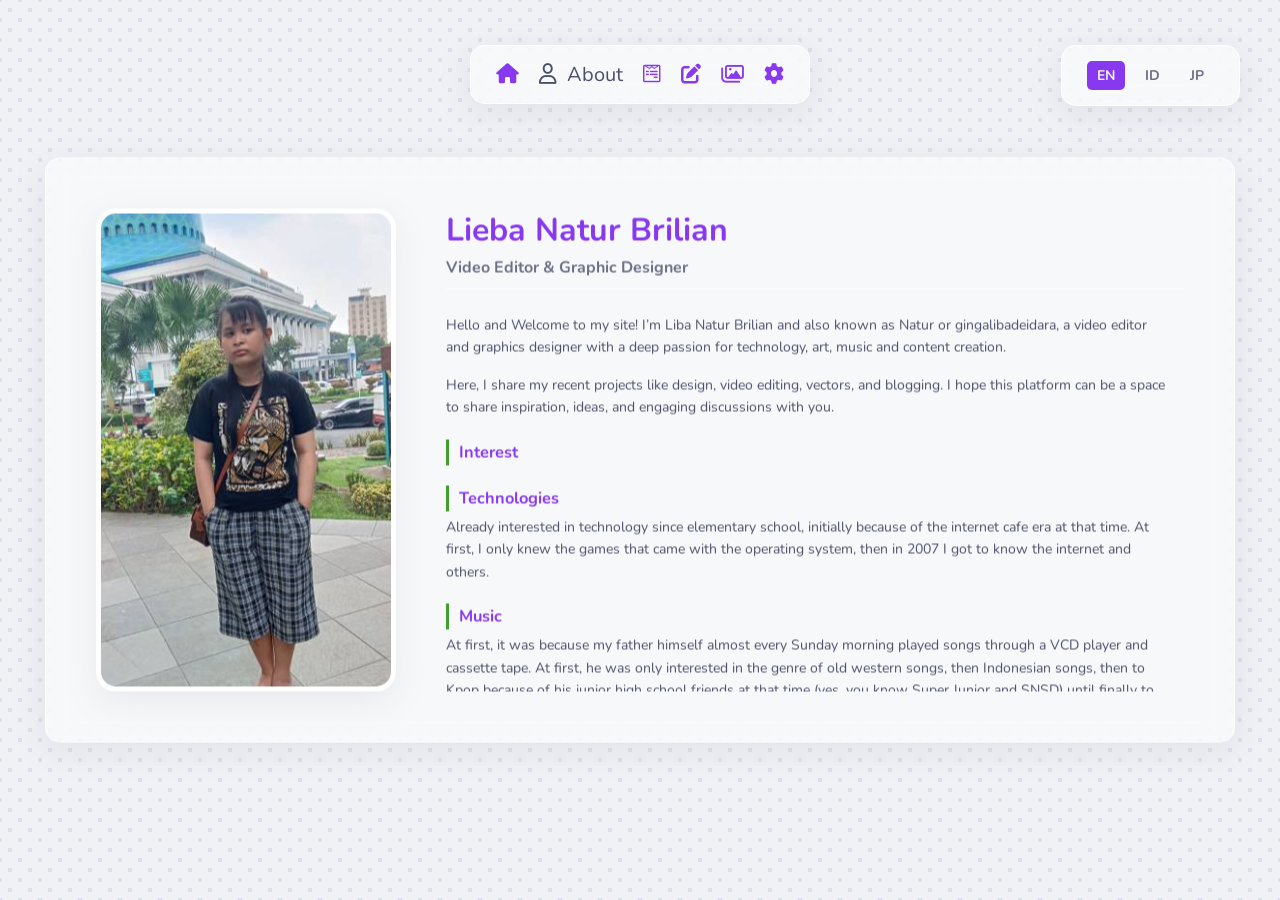
==== commit f9608456: "temporary" ====
--- a/about.html
+++ b/about.html
@@ -3,7 +3,9 @@
 <head>
     <meta charset="UTF-8">
     <meta name="viewport" content="width=device-width, initial-scale=1.0">
-    <title>About Me - Lieba Natur Brilian</title>
+    <meta name="description" content="My gabut website | Video Editor, Graphics Designer & Translator">
+    <meta name="keywords" content="gingalibadeidara, naturbrilian, vector, skin, wallpaper, gingalibadeidara works, zenotype project">
+    <title>About Me - Lieba Natur Brilian (naturbrilian)</title>
     <link href="https://fonts.googleapis.com/css2?family=Nunito:wght@400;700;900&family=Noto+Sans+JP:wght@400;700&display=swap" rel="stylesheet">
     <link rel="stylesheet" href="https://cdnjs.cloudflare.com/ajax/libs/font-awesome/6.0.0/css/all.min.css">
 
@@ -22,6 +24,17 @@
             --accent-secondary: #a6e3a1;
             --scrollbar-thumb: #cba6f7;
         }
+
+         ::selection {
+              background-color: var(--accent-primary); /* Warna Mauve transparan */
+              color: var(--bg-color);
+        }
+
+/* Biar jalan di browser Safari/Chrome lama */
+        ::-moz-selection {
+             background-color: var(--accent-primary);
+             color: var(--bg-color);
+        }       
 
         @media (prefers-color-scheme: light) {
             :root {
@@ -101,7 +114,7 @@
             position: absolute; top: 50%; left: 50%;
             transform: translate(-50%, -50%);
             width: 1190px; height: 65vh;
-            display: flex; align-items: stretch; gap: 40px; padding: 40px;
+            display: flex; align-items: stretch; gap: 50px; padding: 50px;
         }
 
         .profile-img {
@@ -164,7 +177,7 @@
             <a href="cv.html"><i class="fa-brands fa-wpforms"></i></a>
             <a href="blog.html"><i class="fas fa-edit"></i></a>
             <a href="gallery.html"><i class="far fa-images"></i></a>
-            <i class="fas fa-cog"></i>
+            <a href="misc.html"><i class="fas fa-cog"></i></a>
         </div>
 
         <div class="widget about-container">
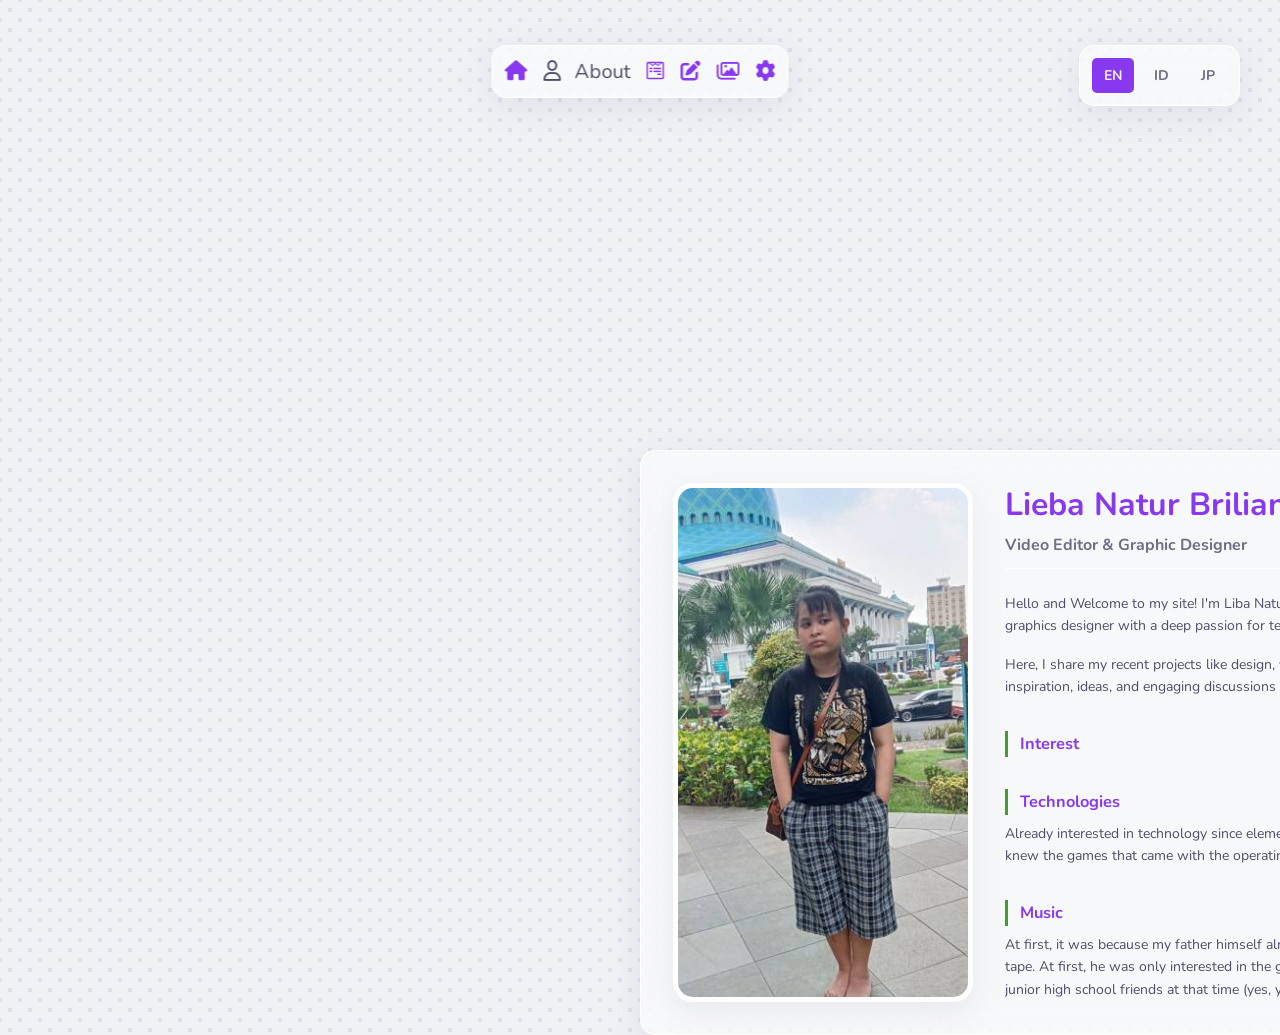
==== commit b8c93fa7: "feat: refactor site for structure, performance, and UX Extracted CSS/JS, added SEO, and created anim" ====
--- a/about.html
+++ b/about.html
@@ -3,161 +3,25 @@
 <head>
     <meta charset="UTF-8">
     <meta name="viewport" content="width=device-width, initial-scale=1.0">
-    <meta name="description" content="My gabut website | Video Editor, Graphics Designer & Translator">
-    <meta name="keywords" content="gingalibadeidara, naturbrilian, vector, skin, wallpaper, gingalibadeidara works, zenotype project">
-    <title>About Me - Lieba Natur Brilian (naturbrilian)</title>
-    <link href="https://fonts.googleapis.com/css2?family=Nunito:wght@400;700;900&family=Noto+Sans+JP:wght@400;700&display=swap" rel="stylesheet">
+    <meta name="theme-color" content="#1e1e2e">
+    <meta name="description" content="Learn more about Lieba Natur Brilian - Video Editor, Graphic Designer & Translator. Discover my interests and skills.">
+    <meta name="keywords" content="gingalibadeidara, naturbrilian, about, profile, designer, editor">
+    <meta name="author" content="Lieba Natur Brilian">
+    <meta name="robots" content="index, follow">
+    <link rel="canonical" href="https://naturbrilian.com/about.html">
+    <meta property="og:type" content="website">
+    <meta property="og:title" content="About - Lieba Natur Brilian">
+    <meta property="og:description" content="Learn more about Lieba Natur Brilian - Video Editor, Graphic Designer & Translator">
+    <meta property="og:url" content="https://naturbrilian.com/about.html">
+    <meta name="twitter:card" content="summary">
+    <title>About - Lieba Natur Brilian (naturbrilian)</title>
+    <link href="https://fonts.googleapis.com/css2?family=Nunito:wght@400;700;900&family=Noto+Sans+JP:wght@400;700&display=swap" rel="stylesheet" importance="high">
     <link rel="stylesheet" href="https://cdnjs.cloudflare.com/ajax/libs/font-awesome/6.0.0/css/all.min.css">
-
-    <style>
-        /* --- 0. TEMA CATPPUCCIN (AUTO DARK/LIGHT MODE) --- */
-        :root {
-            /* CATPPUCCIN MOCHA (MODE GELAP - DEFAULT) */
-            --bg-color: #1e1e2e;
-            --dot-color: #313244;
-            --widget-bg: rgba(24, 24, 37, 0.65);
-            --widget-border: rgba(255, 255, 255, 0.08);
-            --widget-shadow: rgba(17, 17, 27, 0.5);
-            --text-main: #cdd6f4;
-            --text-muted: #bac2de;
-            --accent-primary: #cba6f7;
-            --accent-secondary: #a6e3a1;
-            --scrollbar-thumb: #cba6f7;
-        }
-
-         ::selection {
-              background-color: var(--accent-primary); /* Warna Mauve transparan */
-              color: var(--bg-color);
-        }
-
-/* Biar jalan di browser Safari/Chrome lama */
-        ::-moz-selection {
-             background-color: var(--accent-primary);
-             color: var(--bg-color);
-        }       
-
-        @media (prefers-color-scheme: light) {
-            :root {
-                /* CATPPUCCIN LATTE (MODE TERANG) */
-                --bg-color: #eff1f5;
-                --dot-color: #dce0e8;
-                --widget-bg: rgba(255, 255, 255, 0.55);
-                --widget-border: rgba(255, 255, 255, 0.8);
-                --widget-shadow: rgba(140, 143, 161, 0.15);
-                --text-main: #4c4f69;
-                --text-muted: #6c6f85;
-                --accent-primary: #8839ef;
-                --accent-secondary: #40a02b;
-                --scrollbar-thumb: #8839ef;
-            }
-        }
-
-        /* --- 1. SETUP GLOBAL --- */
-        * { box-sizing: border-box; }
-        
-        body {
-            margin: 0; padding: 0;
-            background-color: var(--bg-color);
-            background-image: radial-gradient(var(--dot-color) 15%, transparent 16%),
-                              radial-gradient(var(--dot-color) 15%, transparent 16%);
-            background-size: 20px 20px;
-            background-position: 0 0, 10px 10px;
-            font-family: 'Nunito', 'Noto Sans JP', sans-serif;
-            min-height: 100vh;
-            display: flex; justify-content: center; align-items: center;
-            color: var(--text-main); overflow-x: hidden;
-            transition: background-color 0.5s ease;
-        }
-
-        .main-stage {
-            position: relative; width: 100%; max-width: 1200px; height: 90vh; display: block;
-        }
-
-        /* --- 2. STYLE WIDGET --- */
-        .widget {
-            background: var(--widget-bg);
-            backdrop-filter: blur(12px);
-            -webkit-backdrop-filter: blur(12px);
-            border-radius: 15px;
-            padding: 15px 25px;
-            color: var(--text-muted);
-            box-shadow: 0 8px 32px 0 var(--widget-shadow);
-            border: 1px solid var(--widget-border);
-            z-index: 10;
-            transition: all 0.3s ease;
-        }
-
-        .mobile-header-wrapper { position: absolute; top: 0; left: 0; width: 100%; z-index: 50; }
-        .mobile-menu-toggle { display: none; }
-
-        /* --- 3. NAVIGASI & BAHASA (Desktop) --- */
-        .top-nav {
-            position: absolute; top: 0px; left: 50%; 
-            transform: translateX(-50%);
-            display: flex; gap: 20px; font-size: 20px; color: var(--accent-primary);
-            width: fit-content; align-items: center; z-index: 50;
-        }
-        .top-nav a { text-decoration: none; color: inherit; }
-        .top-nav i:hover { color: var(--text-main); cursor: pointer; transition: 0.3s; }
-        .active-icon { color: var(--text-main); margin-right: 5px; }
-
-        .lang-switcher {
-            position: absolute; top: 0px; right: 0%;
-            display: flex; gap: 10px; font-weight: bold; font-size: 14px; z-index: 50;
-        }
-        .lang-btn { cursor: pointer; padding: 5px 10px; border-radius: 5px; transition: 0.3s; color: var(--text-muted); }
-        .lang-btn:hover { color: var(--text-main); }
-        .lang-btn.active { background-color: var(--accent-primary); color: var(--bg-color); }
-
-        /* --- 4. LAYOUT ABOUT --- */
-        .about-container {
-            position: absolute; top: 50%; left: 50%;
-            transform: translate(-50%, -50%);
-            width: 1190px; height: 65vh;
-            display: flex; align-items: stretch; gap: 50px; padding: 50px;
-        }
-
-        .profile-img {
-            width: 300px; height: 100%; object-fit: cover; border-radius: 20px;
-            border: 5px solid var(--widget-border); box-shadow: 0 10px 30px var(--widget-shadow); flex-shrink: 0; 
-        }
-
-        .about-content { flex: 1; display: flex; flex-direction: column; overflow: hidden; }
-        .about-header { margin-bottom: 20px; border-bottom: 1px solid var(--widget-border); padding-bottom: 10px; }
-        .about-header h1 { font-size: 32px; margin: 0 0 5px 0; color: var(--accent-primary); }
-        .role { font-size: 16px; color: var(--text-muted); font-weight: bold; margin: 0; }
-
-        .bio-text { overflow-y: auto; padding-right: 15px; font-size: 14px; line-height: 1.6; color: var(--text-main); flex-grow: 1; }
-        .bio-text::-webkit-scrollbar { width: 8px; }
-        .bio-text::-webkit-scrollbar-track { background: transparent; }
-        .bio-text::-webkit-scrollbar-thumb { background: var(--scrollbar-thumb); border-radius: 10px; }
-
-        .bio-text h3 { color: var(--accent-primary); margin-top: 20px; margin-bottom: 5px; border-left: 3px solid var(--accent-secondary); padding-left: 10px; }
-        .bio-text p { margin-top: 5px; margin-bottom: 15px; }
-
-        /* --- 5. DETEKSI RESOLUSI --- */
-        @media (max-width: 1100px) {
-            .about-container { width: 95%; padding: 30px; gap: 20px; }
-            .profile-img { width: 250px; }
-        }
-
-        @media (max-width: 768px) {
-            body { align-items: flex-start; padding: 20px 0; height: auto; overflow-y: auto; }
-            .main-stage { height: auto; display: flex; flex-direction: column; align-items: center; gap: 15px; padding-bottom: 50px; }
-            .widget, .about-container { position: relative !important; top: auto !important; left: auto !important; transform: none !important; width: 90% !important; margin: 0 auto; }
-            .mobile-header-wrapper { position: relative !important; display: flex; width: 90% !important; justify-content: space-between; gap: 10px; order: 1; }
-            .mobile-header-wrapper .widget { width: auto !important; margin: 0 !important; }
-            .mobile-menu-toggle { display: flex !important; flex-grow: 1; justify-content: center; align-items: center; gap: 10px; padding: 12px; color: var(--text-main); font-weight: bold; }
-            .lang-switcher { flex-grow: 0; padding: 10px 15px; position: relative; }
-            .top-nav { order: 2; display: none !important; flex-direction: column; padding: 10px 20px !important; margin-top: -5px; }
-            .top-nav.open { display: flex !important; }
-            .top-nav a, .top-nav div, .top-nav i.fa-cog { width: 100%; display: flex; justify-content: center; padding: 12px 0; border-bottom: 1px solid var(--widget-border); }
-            .about-container { order: 3; flex-direction: column; height: auto !important; padding: 25px !important; }
-            .profile-img { width: 100%; height: 300px; margin-bottom: 20px; }
-            .bio-text { overflow: visible !important; height: auto !important; }
-        }
-    </style>
-</head>    
+    <link rel="stylesheet" href="css/variables.css">
+    <link rel="stylesheet" href="css/shared.css">
+    <link rel="stylesheet" href="css/about.css">
+    <link rel="stylesheet" href="css/animations.css">
+</head>
 <body>
     <div class="main-stage">
         <div class="mobile-header-wrapper">
@@ -194,85 +58,6 @@
         </div>
     </div>
 
-<script>
-    const translations = {
-        en: {
-            nav_about: "About", nav_menu: "Menu", about_name: "Lieba Natur Brilian", about_role: "Video Editor & Graphic Designer",
-            bio_full: `
-                <p>Hello and Welcome to my site! I’m Liba Natur Brilian and also known as Natur or gingalibadeidara, a video editor and graphics designer with a deep passion for technology, art, music and content creation.</p>
-                <p>Here, I share my recent projects like design, video editing, vectors, and blogging. I hope this platform can be a space to share inspiration, ideas, and engaging discussions with you.</p>
-                <h3>Interest</h3>
-                <h3>Technologies</h3>
-                <p>Already interested in technology since elementary school, initially because of the internet cafe era at that time. At first, I only knew the games that came with the operating system, then in 2007 I got to know the internet and others.</p>
-                <h3>Music</h3>
-                <p>At first, it was because my father himself almost every Sunday morning played songs through a VCD player and cassette tape. At first, he was only interested in the genre of old western songs, then Indonesian songs, then to Kpop because of his junior high school friends at that time (yes, you know Super Junior and SNSD) until finally to JPop songs until now. Oh yes i also like classical music, Doujin music like Touhou etc.</p>
-                <h3>Anime</h3>
-                <p>It started with anime that aired on Indonesian TV stations. The first anime I watched was Naruto, and then in 2012 I started to get interested in Little Busters (yes, this is also one of my favorite anime), and finally I continued until now, even though I rarely watch it anymore. And progress anime i watch now you can check my Anilist.</p>
-                <h3>Game & Visual Novel</h3>
-                <p>Well, for this game and visual novel, I was initially curious, starting from hearing the song nightcore (what sped calls it now), and curious because the artwork used in the video was sourced from fan art, anime or from other sources. It turned out that it came from Visual Novel & because from here I started to be interested in playing Visual Novel. At that time, the Visual Novel that was being hotly discussed was Koi Kakeru Shin Ai Kanojo. As for the game itself, it started because of my school friend who played the game Bully Scholarship Edition, and the first mobile game I played was THE IDOLM@STER: CINDERELLA GIRLS STARLIGHTS or known as deresute.</p>
-                <h3>Translation</h3>
-                <p>To be honest, I first became interested in the world of translation when I learned to make karaoke effects and subtitles. In 2016 I started to dive into the world of translation, even though this was not my major at school. At first it was just to fill my free time, because of my interest in language lessons, both Indonesian and English. And this must be developed further, especially since I want to be able to speak German, Japanese, and Mandarin.</p>
-            `
-        },
-        id: {
-            nav_about: "Tentang", nav_menu: "Menu", about_name: "Lieba Natur Brilian", about_role: "Video Editor & Desainer Grafis",
-            bio_full: `
-                <p>Halo dan Selamat Datang di situs saya! Saya Liba Natur Brilian, juga dikenal sebagai Natur atau gingalibadeidara, seorang editor video dan desainer grafis dengan hasrat mendalam terhadap teknologi, seni, musik, dan pembuatan konten.</p>
-                <p>Di sini, saya membagikan proyek terbaru saya seperti desain, editing video, vektor, dan blog. Saya berharap platform ini dapat menjadi ruang untuk berbagi inspirasi, ide, dan diskusi menarik dengan Anda.</p>
-                <h3>Minat</h3>
-                <h3>Teknologi</h3>
-                <p>Sudah tertarik dengan teknologi sejak SD, awalnya karena era warnet saat itu. Mulanya saya hanya tahu game bawaan sistem operasi, lalu pada tahun 2007 saya mulai mengenal internet dan lainnya.</p>
-                <h3>Musik</h3>
-                <p>Awalnya karena ayah saya hampir setiap Minggu pagi memutar lagu lewat VCD player dan kaset pita. Mulanya beliau hanya tertarik pada genre lagu barat lawas, lalu lagu Indonesia, kemudian Kpop karena teman SMP-nya saat itu (ya, Super Junior dan SNSD) hingga akhirnya ke lagu JPop sampai sekarang. Oh ya, saya juga suka musik klasik, musik Doujin seperti Touhou, dll.</p>
-                <h3>Anime</h3>
-                <p>Berawal dari anime yang tayang di stasiun TV Indonesia. Anime pertama yang saya tonton adalah Naruto, lalu pada 2012 saya mulai tertarik dengan Little Busters (ya, ini juga salah satu anime favorit saya), dan akhirnya berlanjut sampai sekarang, meskipun saya sudah jarang menontonnya. Progres anime yang saya tonton bisa dicek di Anilist saya.</p>
-                <h3>Game & Visual Novel</h3>
-                <p>Nah, untuk game dan visual novel ini awalnya saya penasaran, bermula dari mendengar lagu nightcore, dan penasaran karena artwork yang digunakan dalam video bersumber dari fan art, anime atau sumber lain. Ternyata itu berasal dari Visual Novel, dan dari sinilah saya mulai tertarik memainkannya. Saat itu, Visual Novel yang sedang ramai dibicarakan adalah Koi Kakeru Shin Ai Kanojo. Untuk game sendiri, bermula karena teman sekolah saya yang main game Bully Scholarship Edition, dan game mobile pertama yang saya mainkan adalah THE IDOLM@STER: CINDERELLA GIRLS STARLIGHTS atau dikenal sebagai deresute.</p>
-                <h3>Terjemahan</h3>
-                <p>Jujur saja, saya pertama kali tertarik pada dunia terjemahan saat belajar membuat efek karaoke dan subtitle. Pada 2016 saya mulai terjun ke dunia terjemahan, meskipun ini bukan jurusan sekolah saya. Awalnya hanya untuk mengisi waktu luang, karena ketertarikan saya pada pelajaran bahasa, baik Bahasa Indonesia maupun Inggris. Dan ini harus dikembangkan lebih lanjut, apalagi saya ingin bisa berbahasa Jerman, Jepang, dan Mandarin.</p>
-            `
-        },
-        ja: {
-            nav_about: "プロフィール", nav_menu: "メニュー", about_name: "リーバ・ナトゥール", about_role: "動画編集者 & グラフィックデザイナー",
-            bio_full: `
-                <p>こんにちは、私のサイトへようこそ！リーバ・ナトゥール・ブリリアン（Natur、またはgingalibadeidara）です。テクノロジー、アート、音楽、コンテンツ制作に情熱を持つ動画編集者兼グラフィックデザイナーです。</p>
-                <p>ここでは、デザイン、動画編集, ベクター、ブログなど、私の最新のプロジェクトを紹介しています。このプラットフォームがインスピレーション、アイデア、そしてあなたとの魅力的な議論を共有するための空間になることを願っています。</p>
-                <h3>興味</h3>
-                <h3>テクノロジー</h3>
-                <p>小学生の頃からテクノロジーに興味を持っていました。最初は当時のインターネットカフェ（ネットカフェ）時代がきっかけでした。当初はオペレーティングシステムに付属していたゲームしか知りませんでしたが、2007年にインターネットなどを知りました。</p>
-                <h3>音楽</h3>
-                <p>最初は、父自身がほぼ毎週日曜日の朝にVCDプレーヤーやカセットテープで曲を流していたことがきっかけでした。最初は古い洋楽のジャンルだけに興味がありましたが、その後インドネシアの曲、そして当時の中学校の友人の影響でK-POP（スーパージュニアやSNSDなど）に興味を持ち、最終的には現在までJ-POPの曲を聴くようになりました。あ、そうそう、クラシック音楽や、東方などの同人音楽も好きです。</p>
-                <h3>アニメ</h3>
-                <p>きっかけはインドネシアのテレビ局で放映されていたアニメでした。最初に見たアニメは「ナルト」で、その後2012年に「リトルバスターズ」（これも私のお気に入りのアニメの一つです）に興味を持ち始め、最終的に今でもあまり見なくなりましたが、見続けています。現在見ているアニメの進行状況は、私のAnilistをチェックしてください。</p>
-                <h3>ゲーム & ビジュアルノベル</h3>
-                <p>さて、このゲームとビジュアルノベルについてですが、最初は夜想曲（今で言うsped up）を聴いたことから始まり、ビデオで使用されているアートワークがファンアート、アニメ、または他のソースからのものだったので興味を持ちました。それがビジュアルノベルから来ていることが分かり、ここからビジュアルノベルをプレイすることに興味を持ち始めました。当時、話題になっていたビジュアルノベルは「恋×シンアイ彼女」でした。ゲーム自体は、学校の友達が「Bully Scholarship Edition」をプレイしていたことがきっかけで始まり、最初にプレイしたモバイルゲームは「THE IDOLM@STER: CINDERELLA GIRLS STARLIGHTS（デレステ）」でした。</p>
-                <h3>翻訳</h3>
-                <p>正直に言うと、カラオケ効果や字幕の作り方を学んだ時に、初めて翻訳の世界に興味を持ちました。2016年に、学校の専攻ではありませんでしたが、翻訳の世界に飛び込み始めました。最初は暇つぶしのためでしたが、インドネシア語と英語の両方の語学レッスンに興味があったからです。そして、これはさらに発展させなければなりません。特にドイツ語、日本語、中国語を話せるようになりたいと思っています。</p>
-            `
-        }
-    };
-
-    function setLanguage(lang) {
-        const data = translations[lang];
-        document.querySelectorAll('[data-key]').forEach(el => {
-            const key = el.getAttribute('data-key');
-            if(data[key]) el.innerText = data[key];
-        });
-        document.querySelectorAll('[data-key-html]').forEach(el => {
-            const key = el.getAttribute('data-key-html');
-            if(data[key]) el.innerHTML = data[key];
-        });
-        document.querySelectorAll('.lang-btn').forEach(btn => {
-            btn.classList.remove('active');
-            if(btn.innerText.toLowerCase() === (lang === 'ja' ? 'jp' : lang)) btn.classList.add('active');
-        });
-    }
-
-    function toggleNav() {
-        document.getElementById("myTopNav").classList.toggle("open");
-    }
-
-    setLanguage('en'); 
-</script>
+<script src="js/about.js"></script>
 </body>
-</html>+</html>
--- a/css/variables.css
+++ b/css/variables.css
@@ -0,0 +1,95 @@
+/* ========================================
+   CATPPUCCIN THEME VARIABLES
+   Auto Dark/Light Mode Support
+   ======================================== */
+
+:root {
+    /* CATPPUCCIN MOCHA (DARK MODE - DEFAULT) */
+    
+    /* Base Colors */
+    --bg-color: #1e1e2e;
+    --dot-color: #313244;
+    --text-main: #cdd6f4;
+    --text-muted: #bac2de;
+    
+    /* Widget Styles */
+    --widget-bg: rgba(24, 24, 37, 0.65);
+    --widget-border: rgba(255, 255, 255, 0.08);
+    --widget-shadow: rgba(17, 17, 27, 0.5);
+    --widget-hover-bg: rgba(30, 30, 46, 0.85);
+    
+    /* Accent Colors */
+    --accent-primary: #cba6f7;    /* Mauve */
+    --accent-secondary: #a6e3a1;  /* Green */
+    
+    /* Status Colors */
+    --status-online: #a6e3a1;     /* Green */
+    --status-idle: #f9e2af;       /* Yellow */
+    --status-dnd: #f38ba8;        /* Red */
+    --status-offline: #7f849c;    /* Overlay 0 */
+    
+    /* UI Elements */
+    --card-bg: rgba(17, 17, 27, 0.3);
+    --scrollbar-thumb: #cba6f7;
+    
+    /* Spacing */
+    --spacing-xs: 4px;
+    --spacing-sm: 8px;
+    --spacing-md: 12px;
+    --spacing-lg: 16px;
+    --spacing-xl: 24px;
+    --spacing-2xl: 32px;
+    
+    /* Border Radius */
+    --radius-sm: 5px;
+    --radius-md: 10px;
+    --radius-lg: 15px;
+    --radius-xl: 20px;
+    
+    /* Transitions */
+    --transition-fast: 0.2s ease;
+    --transition-normal: 0.3s ease;
+    --transition-slow: 0.5s ease;
+}
+
+/* Light Mode - Catppuccin Latte */
+@media (prefers-color-scheme: light) {
+    :root {
+        /* Base Colors */
+        --bg-color: #eff1f5;
+        --dot-color: #dce0e8;
+        --text-main: #4c4f69;
+        --text-muted: #6c6f85;
+        
+        /* Widget Styles */
+        --widget-bg: rgba(255, 255, 255, 0.55);
+        --widget-border: rgba(255, 255, 255, 0.8);
+        --widget-shadow: rgba(140, 143, 161, 0.15);
+        --widget-hover-bg: rgba(255, 255, 255, 0.9);
+        
+        /* Accent Colors */
+        --accent-primary: #8839ef;     /* Mauve */
+        --accent-secondary: #40a02b;   /* Green */
+        
+        /* Status Colors */
+        --status-online: #40a02b;      /* Green */
+        --status-idle: #df8e1d;        /* Yellow */
+        --status-dnd: #d20f39;         /* Red */
+        --status-offline: #9ca0b0;     /* Overlay 0 */
+        
+        /* UI Elements */
+        --card-bg: rgba(255, 255, 255, 0.4);
+        --scrollbar-thumb: #8839ef;
+    }
+}
+
+/* Text Selection Styling */
+::selection {
+    background-color: var(--accent-primary);
+    color: var(--bg-color);
+}
+
+::-moz-selection {
+    background-color: var(--accent-primary);
+    color: var(--bg-color);
+}
--- a/css/shared.css
+++ b/css/shared.css
@@ -0,0 +1,247 @@
+/* ========================================
+   SHARED GLOBAL STYLES
+   ======================================== */
+
+* {
+    box-sizing: border-box;
+}
+
+body {
+    margin: 0;
+    padding: 0;
+    background-color: var(--bg-color);
+    background-image: 
+        radial-gradient(var(--dot-color) 15%, transparent 16%),
+        radial-gradient(var(--dot-color) 15%, transparent 16%);
+    background-size: 20px 20px;
+    background-position: 0 0, 10px 10px;
+    font-family: 'Nunito', 'Noto Sans JP', sans-serif;
+    min-height: 100vh;
+    display: flex;
+    justify-content: center;
+    align-items: center;
+    color: var(--text-main);
+    overflow-x: hidden;
+    transition: background-color var(--transition-slow);
+}
+
+/* ========================================
+   LAYOUT CONTAINERS
+   ======================================== */
+
+.main-stage {
+    position: relative;
+    width: 100%;
+    max-width: 1200px;
+    height: 90vh;
+    display: block;
+}
+
+/* ========================================
+   WIDGET BASE STYLES
+   ======================================== */
+
+.widget {
+    background: var(--widget-bg);
+    backdrop-filter: blur(12px);
+    -webkit-backdrop-filter: blur(12px);
+    border-radius: var(--radius-lg);
+    padding: var(--spacing-md) var(--spacing-lg);
+    color: var(--text-muted);
+    box-shadow: 0 8px 32px 0 var(--widget-shadow);
+    border: 1px solid var(--widget-border);
+    z-index: 10;
+    transition: all var(--transition-normal);
+}
+
+.widget:hover {
+    transform: translateY(-3px);
+    background: var(--widget-hover-bg);
+    box-shadow: 0 12px 40px 0 var(--widget-shadow);
+}
+
+/* ========================================
+   NAVIGATION & LANGUAGE SWITCHER
+   ======================================== */
+
+.mobile-header-wrapper {
+    position: absolute;
+    top: 0;
+    left: 0;
+    width: 100%;
+    z-index: 50;
+}
+
+.mobile-menu-toggle {
+    display: none;
+}
+
+.top-nav {
+    position: absolute;
+    top: 0;
+    left: 50%;
+    transform: translateX(-50%);
+    display: flex;
+    gap: var(--spacing-lg);
+    font-size: 20px;
+    color: var(--accent-primary);
+    width: fit-content;
+    align-items: center;
+    z-index: 50;
+    padding: var(--spacing-md);
+}
+
+.top-nav a {
+    text-decoration: none;
+    color: inherit;
+    transition: color var(--transition-normal);
+}
+
+.top-nav i {
+    transition: color var(--transition-normal);
+    cursor: pointer;
+}
+
+.top-nav i:hover {
+    color: var(--text-main);
+}
+
+.active-icon {
+    color: var(--text-main);
+    margin-right: var(--spacing-sm);
+}
+
+.lang-switcher {
+    position: absolute;
+    top: 0;
+    right: 0;
+    display: flex;
+    gap: var(--spacing-sm);
+    font-weight: bold;
+    font-size: 14px;
+    z-index: 50;
+    padding: var(--spacing-md);
+}
+
+.lang-btn {
+    cursor: pointer;
+    padding: var(--spacing-sm) var(--spacing-md);
+    border-radius: var(--radius-sm);
+    transition: all var(--transition-normal);
+    color: var(--text-muted);
+    border: none;
+    background: transparent;
+    font-weight: bold;
+}
+
+.lang-btn:hover {
+    color: var(--text-main);
+}
+
+.lang-btn.active {
+    background-color: var(--accent-primary);
+    color: var(--bg-color);
+}
+
+/* ========================================
+   SCROLLBAR STYLING
+   ======================================== */
+
+::-webkit-scrollbar {
+    width: 8px;
+}
+
+::-webkit-scrollbar-track {
+    background: transparent;
+}
+
+::-webkit-scrollbar-thumb {
+    background: var(--scrollbar-thumb);
+    border-radius: var(--radius-md);
+}
+
+::-webkit-scrollbar-thumb:hover {
+    background: var(--accent-primary);
+}
+
+/* ========================================
+   RESPONSIVE DESIGN - TABLET
+   ======================================== */
+
+@media (max-width: 1100px) {
+    .main-stage {
+        max-width: 95%;
+    }
+}
+
+/* ========================================
+   RESPONSIVE DESIGN - MOBILE
+   ======================================== */
+
+@media (max-width: 768px) {
+    body {
+        align-items: flex-start;
+        padding: var(--spacing-lg) 0;
+        height: auto;
+        overflow-y: auto;
+    }
+
+    .main-stage {
+        height: auto;
+        display: flex;
+        flex-direction: column;
+        align-items: center;
+        gap: var(--spacing-lg);
+        padding-bottom: 50px;
+    }
+
+    .widget,
+    .main-stage > div[class*="-container"] {
+        position: relative !important;
+        top: auto !important;
+        left: auto !important;
+        transform: none !important;
+        width: 90% !important;
+        margin: 0 auto;
+    }
+
+    .mobile-header-wrapper {
+        position: relative !important;
+        display: flex;
+        width: 90% !important;
+        justify-content: space-between;
+        gap: var(--spacing-md);
+        order: 1;
+    }
+
+    .mobile-header-wrapper .widget {
+        width: auto !important;
+        margin: 0 !important;
+    }
+
+    .mobile-menu-toggle {
+        display: flex !important;
+        flex-grow: 1;
+        justify-content: center;
+        align-items: center;
+        gap: var(--spacing-md);
+        padding: var(--spacing-md);
+        color: var(--text-main);
+        font-weight: bold;
+        cursor: pointer;
+    }
+
+    .top-nav {
+        position: relative !important;
+        transform: none !important;
+        gap: var(--spacing-md);
+        order: 2;
+        width: 90% !important;
+    }
+
+    .lang-switcher {
+        position: relative !important;
+        width: auto !important;
+        order: 3;
+    }
+}
--- a/css/about.css
+++ b/css/about.css
@@ -0,0 +1,122 @@
+/* ========================================
+   ABOUT PAGE SPECIFIC STYLES
+   ======================================== */
+
+.about-container {
+    position: absolute;
+    top: 50%;
+    left: 50%;
+    transform: translate(-50%, -50%);
+    width: 1190px;
+    height: 65vh;
+    display: flex;
+    align-items: stretch;
+    gap: var(--spacing-2xl);
+    padding: var(--spacing-2xl);
+}
+
+.profile-img {
+    width: 300px;
+    height: 100%;
+    object-fit: cover;
+    border-radius: var(--radius-xl);
+    border: 5px solid var(--widget-border);
+    box-shadow: 0 10px 30px var(--widget-shadow);
+    flex-shrink: 0;
+}
+
+.about-content {
+    flex: 1;
+    display: flex;
+    flex-direction: column;
+    overflow: hidden;
+}
+
+.about-header {
+    margin-bottom: var(--spacing-lg);
+    border-bottom: 1px solid var(--widget-border);
+    padding-bottom: var(--spacing-md);
+}
+
+.about-header h1 {
+    font-size: 32px;
+    margin: 0 0 var(--spacing-sm) 0;
+    color: var(--accent-primary);
+}
+
+.role {
+    font-size: 16px;
+    color: var(--text-muted);
+    font-weight: bold;
+    margin: 0;
+}
+
+.bio-text {
+    overflow-y: auto;
+    padding-right: var(--spacing-lg);
+    font-size: 14px;
+    line-height: 1.6;
+    color: var(--text-main);
+    flex-grow: 1;
+}
+
+.bio-text h3 {
+    color: var(--accent-primary);
+    margin-top: var(--spacing-2xl);
+    margin-bottom: var(--spacing-sm);
+    border-left: 3px solid var(--accent-secondary);
+    padding-left: var(--spacing-md);
+}
+
+.bio-text p {
+    margin-top: var(--spacing-sm);
+    margin-bottom: var(--spacing-lg);
+}
+
+/* ========================================
+   RESPONSIVE DESIGN - TABLET
+   ======================================== */
+
+@media (max-width: 1100px) {
+    .about-container {
+        width: 95%;
+        padding: var(--spacing-2xl);
+        gap: var(--spacing-lg);
+    }
+
+    .profile-img {
+        width: 250px;
+    }
+}
+
+/* ========================================
+   RESPONSIVE DESIGN - MOBILE
+   ======================================== */
+
+@media (max-width: 768px) {
+    .about-container {
+        order: 3;
+        position: relative !important;
+        top: auto !important;
+        left: auto !important;
+        transform: none !important;
+        width: 90% !important;
+        margin: 0 auto;
+        height: auto !important;
+        flex-direction: column;
+        padding: var(--spacing-lg) !important;
+        gap: var(--spacing-lg) !important;
+    }
+
+    .profile-img {
+        width: 100%;
+        height: 300px;
+        margin-bottom: var(--spacing-lg);
+    }
+
+    .bio-text {
+        overflow: visible !important;
+        height: auto !important;
+        padding-right: 0;
+    }
+}
--- a/css/animations.css
+++ b/css/animations.css
@@ -0,0 +1,278 @@
+/* ========================================
+   ANIMATIONS & TRANSITIONS
+   Enhanced UX with Smooth Effects
+   ======================================== */
+
+/* Fade in animation for page load */
+@keyframes fadeIn {
+    from {
+        opacity: 0;
+        transform: translateY(10px);
+    }
+    to {
+        opacity: 1;
+        transform: translateY(0);
+    }
+}
+
+/* Slide in from left */
+@keyframes slideInLeft {
+    from {
+        opacity: 0;
+        transform: translateX(-20px);
+    }
+    to {
+        opacity: 1;
+        transform: translateX(0);
+    }
+}
+
+/* Slide in from right */
+@keyframes slideInRight {
+    from {
+        opacity: 0;
+        transform: translateX(20px);
+    }
+    to {
+        opacity: 1;
+        transform: translateX(0);
+    }
+}
+
+/* Bounce animation */
+@keyframes bounce {
+    0%, 100% {
+        transform: translateY(0);
+    }
+    50% {
+        transform: translateY(-10px);
+    }
+}
+
+/* Pulse animation for loading states */
+@keyframes pulse {
+    0%, 100% {
+        opacity: 1;
+    }
+    50% {
+        opacity: 0.5;
+    }
+}
+
+/* Glow effect */
+@keyframes glow {
+    0%, 100% {
+        box-shadow: 0 0 10px rgba(203, 166, 247, 0.3);
+    }
+    50% {
+        box-shadow: 0 0 20px rgba(203, 166, 247, 0.6);
+    }
+}
+
+/* Loading spinner */
+@keyframes spin {
+    from {
+        transform: rotate(0deg);
+    }
+    to {
+        transform: rotate(360deg);
+    }
+}
+
+/* Apply animations to page elements */
+.main-stage {
+    animation: fadeIn 0.6s ease-out;
+}
+
+.widget {
+    animation: fadeIn 0.6s ease-out 0.1s both;
+}
+
+.top-nav {
+    animation: slideInTop 0.5s ease-out;
+}
+
+.lang-switcher {
+    animation: slideInRight 0.5s ease-out;
+}
+
+/* Interactive elements */
+.lang-btn {
+    position: relative;
+    overflow: hidden;
+}
+
+.lang-btn::before {
+    content: '';
+    position: absolute;
+    top: 50%;
+    left: 50%;
+    width: 0;
+    height: 0;
+    border-radius: 50%;
+    background: rgba(255, 255, 255, 0.3);
+    transform: translate(-50%, -50%);
+    transition: width 0.6s, height 0.6s;
+}
+
+.lang-btn:active::before {
+    width: 300px;
+    height: 300px;
+}
+
+/* Smooth hover effects */
+.blog-card {
+    position: relative;
+    overflow: hidden;
+}
+
+.blog-card::before {
+    content: '';
+    position: absolute;
+    top: 0;
+    left: -100%;
+    width: 100%;
+    height: 100%;
+    background: linear-gradient(90deg, transparent, rgba(255, 255, 255, 0.1), transparent);
+    transition: left 0.5s ease;
+    z-index: 1;
+}
+
+.blog-card:hover::before {
+    left: 100%;
+}
+
+/* Discord widget hover effect */
+.discord-simple-widget {
+    position: relative;
+}
+
+.discord-simple-widget::after {
+    content: '';
+    position: absolute;
+    top: 0;
+    left: 0;
+    right: 0;
+    bottom: 0;
+    background: radial-gradient(circle at var(--mouse-x, 50%) var(--mouse-y, 50%), rgba(203, 166, 247, 0.1) 0%, transparent 80%);
+    opacity: 0;
+    transition: opacity var(--transition-normal);
+    pointer-events: none;
+    border-radius: var(--radius-lg);
+}
+
+.discord-simple-widget:hover::after {
+    opacity: 1;
+}
+
+/* Loading state indicator */
+.loading {
+    animation: pulse 1.5s ease-in-out infinite;
+}
+
+.spinner {
+    animation: spin 1s linear infinite;
+    display: inline-block;
+    width: 20px;
+    height: 20px;
+    border: 2px solid var(--widget-border);
+    border-top-color: var(--accent-primary);
+    border-radius: 50%;
+}
+
+/* Smooth scroll behavior */
+html {
+    scroll-behavior: smooth;
+}
+
+/* Focus states for accessibility */
+button:focus,
+a:focus,
+input:focus {
+    outline: 2px solid var(--accent-primary);
+    outline-offset: 2px;
+}
+
+/* Link hover animations */
+a {
+    position: relative;
+}
+
+a::after {
+    content: '';
+    position: absolute;
+    bottom: -2px;
+    left: 0;
+    width: 0;
+    height: 2px;
+    background: var(--accent-primary);
+    transition: width var(--transition-normal);
+}
+
+a:hover::after {
+    width: 100%;
+}
+
+/* Text selection enhancement */
+::selection {
+    background: var(--accent-primary);
+    color: var(--bg-color);
+}
+
+/* Transform on interactive elements */
+button,
+a,
+.lang-btn,
+.blog-card {
+    transition: transform var(--transition-normal), 
+                box-shadow var(--transition-normal),
+                background-color var(--transition-normal);
+}
+
+button:hover,
+button:active {
+    transform: scale(1.02);
+}
+
+a:active {
+    transform: scale(0.98);
+}
+
+/* Transition for theme changes */
+body {
+    transition: background-color var(--transition-slow),
+                color var(--transition-slow);
+}
+
+.widget {
+    transition: background var(--transition-normal),
+                box-shadow var(--transition-normal),
+                border-color var(--transition-normal);
+}
+
+/* Mobile-specific animations */
+@media (max-width: 768px) {
+    .widget {
+        animation: slideInLeft 0.4s ease-out;
+    }
+
+    .top-nav {
+        animation: slideInLeft 0.3s ease-out;
+    }
+
+    .blog-card::before {
+        display: none;
+    }
+}
+
+/* Reduced motion support */
+@media (prefers-reduced-motion: reduce) {
+    * {
+        animation: none !important;
+        transition: none !important;
+    }
+
+    html {
+        scroll-behavior: auto;
+    }
+}
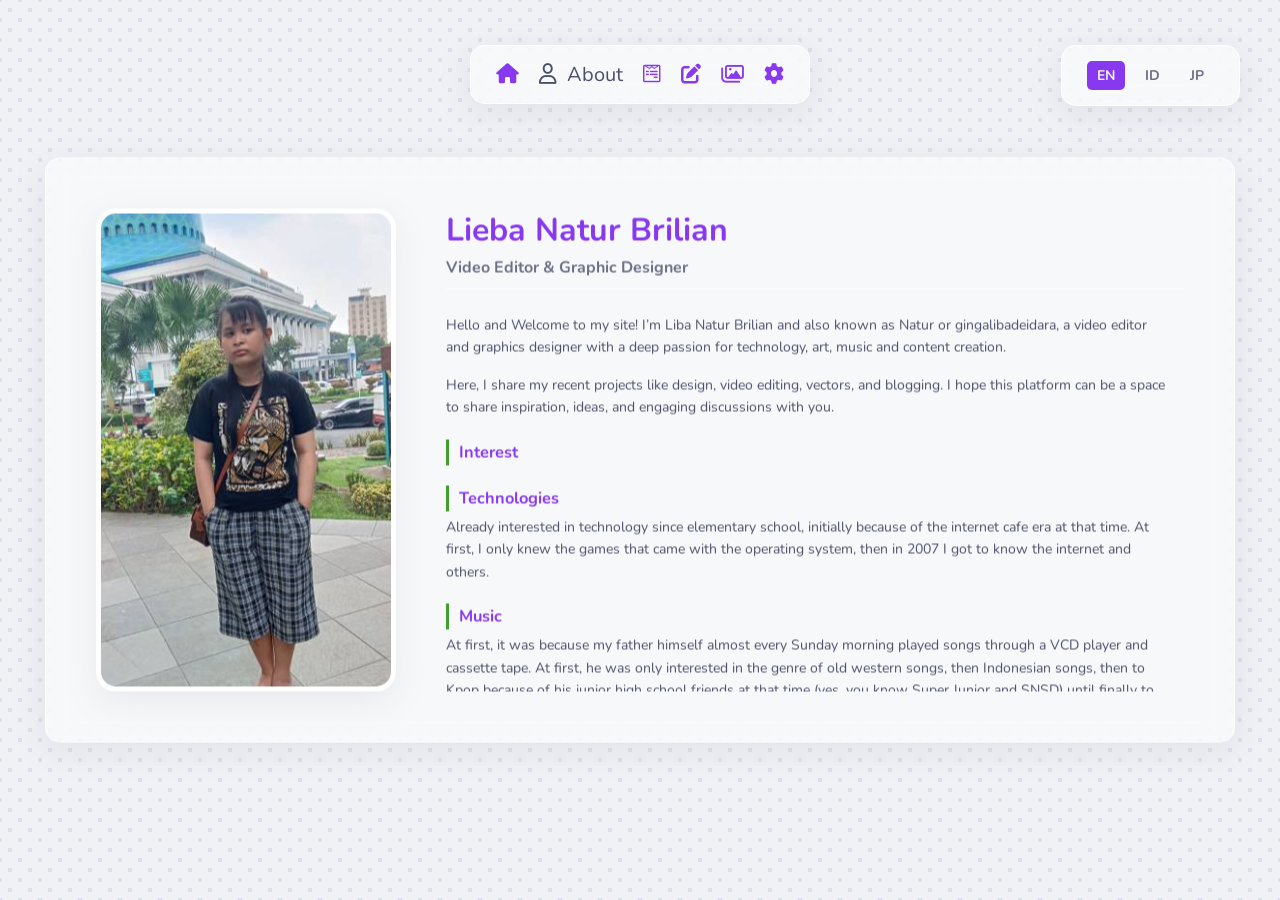
==== commit 1be5ec15: "gw males sumpah" ====
--- a/about.html
+++ b/about.html
@@ -3,26 +3,17 @@
 <head>
     <meta charset="UTF-8">
     <meta name="viewport" content="width=device-width, initial-scale=1.0">
-    <meta name="theme-color" content="#1e1e2e">
-    <meta name="description" content="Learn more about Lieba Natur Brilian - Video Editor, Graphic Designer & Translator. Discover my interests and skills.">
-    <meta name="keywords" content="gingalibadeidara, naturbrilian, about, profile, designer, editor">
-    <meta name="author" content="Lieba Natur Brilian">
-    <meta name="robots" content="index, follow">
-    <link rel="canonical" href="https://naturbrilian.com/about.html">
-    <meta property="og:type" content="website">
-    <meta property="og:title" content="About - Lieba Natur Brilian">
-    <meta property="og:description" content="Learn more about Lieba Natur Brilian - Video Editor, Graphic Designer & Translator">
-    <meta property="og:url" content="https://naturbrilian.com/about.html">
-    <meta name="twitter:card" content="summary">
-    <title>About - Lieba Natur Brilian (naturbrilian)</title>
-    <link href="https://fonts.googleapis.com/css2?family=Nunito:wght@400;700;900&family=Noto+Sans+JP:wght@400;700&display=swap" rel="stylesheet" importance="high">
+    <meta name="description" content="My gabut website | Video Editor, Graphics Designer & Translator">
+    <meta name="keywords" content="gingalibadeidara, naturbrilian, vector, skin, wallpaper, gingalibadeidara works, zenotype project">
+    <title>About Me - Lieba Natur Brilian (naturbrilian)</title>
+    <link href="https://fonts.googleapis.com/css2?family=Nunito:wght@400;700;900&family=Noto+Sans+JP:wght@400;700&display=swap" rel="stylesheet">
     <link rel="stylesheet" href="https://cdnjs.cloudflare.com/ajax/libs/font-awesome/6.0.0/css/all.min.css">
-    <link rel="stylesheet" href="css/variables.css">
-    <link rel="stylesheet" href="css/shared.css">
-    <link rel="stylesheet" href="css/about.css">
-    <link rel="stylesheet" href="css/animations.css">
-</head>
+
+    <link rel="stylesheet" href="css/style.css">
+</head>    
 <body>
+
+
     <div class="main-stage">
         <div class="mobile-header-wrapper">
             <div class="widget mobile-menu-toggle" onclick="toggleNav()">
@@ -36,12 +27,22 @@
         </div>
 
         <div class="widget top-nav" id="myTopNav">
-            <a href="index.html"><i class="fas fa-home"></i></a>
+            <a href="index.html" style="text-decoration: none; color: inherit;">
+                <i class="fas fa-home"></i>
+            </a>
             <div><i class="far fa-user active-icon"></i> <span style="color: var(--text-main);" data-key="nav_about">About</span></div>
-            <a href="cv.html"><i class="fa-brands fa-wpforms"></i></a>
-            <a href="blog.html"><i class="fas fa-edit"></i></a>
-            <a href="gallery.html"><i class="far fa-images"></i></a>
-            <a href="misc.html"><i class="fas fa-cog"></i></a>
+            <a href="cv.html" style="text-decoration: none; color: inherit;">
+                <i class="fa-brands fa-wpforms"></i>
+            </a>
+            <a href="blog.html" style="text-decoration: none; color: inherit;">
+                <i class="fas fa-edit"></i>
+            </a>
+            <a href="gallery.html" style="text-decoration: none; color: inherit;">
+                <i class="far fa-images"></i>
+            </a>
+            <a href="misc.html" style="text-decoration: none; color: inherit;">
+                <i class="fas fa-cog"></i>
+            </a>
         </div>
 
         <div class="widget about-container">
@@ -58,6 +59,85 @@
         </div>
     </div>
 
-<script src="js/about.js"></script>
+<script>
+    const translations = {
+        en: {
+            nav_about: "About", nav_menu: "Menu", about_name: "Lieba Natur Brilian", about_role: "Video Editor & Graphic Designer",
+            bio_full: `
+                <p>Hello and Welcome to my site! I’m Liba Natur Brilian and also known as Natur or gingalibadeidara, a video editor and graphics designer with a deep passion for technology, art, music and content creation.</p>
+                <p>Here, I share my recent projects like design, video editing, vectors, and blogging. I hope this platform can be a space to share inspiration, ideas, and engaging discussions with you.</p>
+                <h3>Interest</h3>
+                <h3>Technologies</h3>
+                <p>Already interested in technology since elementary school, initially because of the internet cafe era at that time. At first, I only knew the games that came with the operating system, then in 2007 I got to know the internet and others.</p>
+                <h3>Music</h3>
+                <p>At first, it was because my father himself almost every Sunday morning played songs through a VCD player and cassette tape. At first, he was only interested in the genre of old western songs, then Indonesian songs, then to Kpop because of his junior high school friends at that time (yes, you know Super Junior and SNSD) until finally to JPop songs until now. Oh yes i also like classical music, Doujin music like Touhou etc.</p>
+                <h3>Anime</h3>
+                <p>It started with anime that aired on Indonesian TV stations. The first anime I watched was Naruto, and then in 2012 I started to get interested in Little Busters (yes, this is also one of my favorite anime), and finally I continued until now, even though I rarely watch it anymore. And progress anime i watch now you can check my Anilist.</p>
+                <h3>Game & Visual Novel</h3>
+                <p>Well, for this game and visual novel, I was initially curious, starting from hearing the song nightcore (what sped calls it now), and curious because the artwork used in the video was sourced from fan art, anime or from other sources. It turned out that it came from Visual Novel & because from here I started to be interested in playing Visual Novel. At that time, the Visual Novel that was being hotly discussed was Koi Kakeru Shin Ai Kanojo. As for the game itself, it started because of my school friend who played the game Bully Scholarship Edition, and the first mobile game I played was THE IDOLM@STER: CINDERELLA GIRLS STARLIGHTS or known as deresute.</p>
+                <h3>Translation</h3>
+                <p>To be honest, I first became interested in the world of translation when I learned to make karaoke effects and subtitles. In 2016 I started to dive into the world of translation, even though this was not my major at school. At first it was just to fill my free time, because of my interest in language lessons, both Indonesian and English. And this must be developed further, especially since I want to be able to speak German, Japanese, and Mandarin.</p>
+            `
+        },
+        id: {
+            nav_about: "Tentang", nav_menu: "Menu", about_name: "Lieba Natur Brilian", about_role: "Video Editor & Desainer Grafis",
+            bio_full: `
+                <p>Halo dan Selamat Datang di situs saya! Saya Liba Natur Brilian, juga dikenal sebagai Natur atau gingalibadeidara, seorang editor video dan desainer grafis dengan hasrat mendalam terhadap teknologi, seni, musik, dan pembuatan konten.</p>
+                <p>Di sini, saya membagikan proyek terbaru saya seperti desain, editing video, vektor, dan blog. Saya berharap platform ini dapat menjadi ruang untuk berbagi inspirasi, ide, dan diskusi menarik dengan Anda.</p>
+                <h3>Minat</h3>
+                <h3>Teknologi</h3>
+                <p>Sudah tertarik dengan teknologi sejak SD, awalnya karena era warnet saat itu. Mulanya saya hanya tahu game bawaan sistem operasi, lalu pada tahun 2007 saya mulai mengenal internet dan lainnya.</p>
+                <h3>Musik</h3>
+                <p>Awalnya karena ayah saya hampir setiap Minggu pagi memutar lagu lewat VCD player dan kaset pita. Mulanya beliau hanya tertarik pada genre lagu barat lawas, lalu lagu Indonesia, kemudian Kpop karena teman SMP-nya saat itu (ya, Super Junior dan SNSD) hingga akhirnya ke lagu JPop sampai sekarang. Oh ya, saya juga suka musik klasik, musik Doujin seperti Touhou, dll.</p>
+                <h3>Anime</h3>
+                <p>Berawal dari anime yang tayang di stasiun TV Indonesia. Anime pertama yang saya tonton adalah Naruto, lalu pada 2012 saya mulai tertarik dengan Little Busters (ya, ini juga salah satu anime favorit saya), dan akhirnya berlanjut sampai sekarang, meskipun saya sudah jarang menontonnya. Progres anime yang saya tonton bisa dicek di Anilist saya.</p>
+                <h3>Game & Visual Novel</h3>
+                <p>Nah, untuk game dan visual novel ini awalnya saya penasaran, bermula dari mendengar lagu nightcore, dan penasaran karena artwork yang digunakan dalam video bersumber dari fan art, anime atau sumber lain. Ternyata itu berasal dari Visual Novel, dan dari sinilah saya mulai tertarik memainkannya. Saat itu, Visual Novel yang sedang ramai dibicarakan adalah Koi Kakeru Shin Ai Kanojo. Untuk game sendiri, bermula karena teman sekolah saya yang main game Bully Scholarship Edition, dan game mobile pertama yang saya mainkan adalah THE IDOLM@STER: CINDERELLA GIRLS STARLIGHTS atau dikenal sebagai deresute.</p>
+                <h3>Terjemahan</h3>
+                <p>Jujur saja, saya pertama kali tertarik pada dunia terjemahan saat belajar membuat efek karaoke dan subtitle. Pada 2016 saya mulai terjun ke dunia terjemahan, meskipun ini bukan jurusan sekolah saya. Awalnya hanya untuk mengisi waktu luang, karena ketertarikan saya pada pelajaran bahasa, baik Bahasa Indonesia maupun Inggris. Dan ini harus dikembangkan lebih lanjut, apalagi saya ingin bisa berbahasa Jerman, Jepang, dan Mandarin.</p>
+            `
+        },
+        ja: {
+            nav_about: "プロフィール", nav_menu: "メニュー", about_name: "リーバ・ナトゥール", about_role: "動画編集者 & グラフィックデザイナー",
+            bio_full: `
+                <p>こんにちは、私のサイトへようこそ！リーバ・ナトゥール・ブリリアン（Natur、またはgingalibadeidara）です。テクノロジー、アート、音楽、コンテンツ制作に情熱を持つ動画編集者兼グラフィックデザイナーです。</p>
+                <p>ここでは、デザイン、動画編集, ベクター、ブログなど、私の最新のプロジェクトを紹介しています。このプラットフォームがインスピレーション、アイデア、そしてあなたとの魅力的な議論を共有するための空間になることを願っています。</p>
+                <h3>興味</h3>
+                <h3>テクノロジー</h3>
+                <p>小学生の頃からテクノロジーに興味を持っていました。最初は当時のインターネットカフェ（ネットカフェ）時代がきっかけでした。当初はオペレーティングシステムに付属していたゲームしか知りませんでしたが、2007年にインターネットなどを知りました。</p>
+                <h3>音楽</h3>
+                <p>最初は、父自身がほぼ毎週日曜日の朝にVCDプレーヤーやカセットテープで曲を流していたことがきっかけでした。最初は古い洋楽のジャンルだけに興味がありましたが、その後インドネシアの曲、そして当時の中学校の友人の影響でK-POP（スーパージュニアやSNSDなど）に興味を持ち、最終的には現在までJ-POPの曲を聴くようになりました。あ、そうそう、クラシック音楽や、東方などの同人音楽も好きです。</p>
+                <h3>アニメ</h3>
+                <p>きっかけはインドネシアのテレビ局で放映されていたアニメでした。最初に見たアニメは「ナルト」で、その後2012年に「リトルバスターズ」（これも私のお気に入りのアニメの一つです）に興味を持ち始め、最終的に今でもあまり見なくなりましたが、見続けています。現在見ているアニメの進行状況は、私のAnilistをチェックしてください。</p>
+                <h3>ゲーム & ビジュアルノベル</h3>
+                <p>さて、このゲームとビジュアルノベルについてですが、最初は夜想曲（今で言うsped up）を聴いたことから始まり、ビデオで使用されているアートワークがファンアート、アニメ、または他のソースからのものだったので興味を持ちました。それがビジュアルノベルから来ていることが分かり、ここからビジュアルノベルをプレイすることに興味を持ち始めました。当時、話題になっていたビジュアルノベルは「恋×シンアイ彼女」でした。ゲーム自体は、学校の友達が「Bully Scholarship Edition」をプレイしていたことがきっかけで始まり、最初にプレイしたモバイルゲームは「THE IDOLM@STER: CINDERELLA GIRLS STARLIGHTS（デレステ）」でした。</p>
+                <h3>翻訳</h3>
+                <p>正直に言うと、カラオケ効果や字幕の作り方を学んだ時に、初めて翻訳の世界に興味を持ちました。2016年に、学校の専攻ではありませんでしたが、翻訳の世界に飛び込み始めました。最初は暇つぶしのためでしたが、インドネシア語と英語の両方の語学レッスンに興味があったからです。そして、これはさらに発展させなければなりません。特にドイツ語、日本語、中国語を話せるようになりたいと思っています。</p>
+            `
+        }
+    };
+
+    function setLanguage(lang) {
+        const data = translations[lang];
+        document.querySelectorAll('[data-key]').forEach(el => {
+            const key = el.getAttribute('data-key');
+            if(data[key]) el.innerText = data[key];
+        });
+        document.querySelectorAll('[data-key-html]').forEach(el => {
+            const key = el.getAttribute('data-key-html');
+            if(data[key]) el.innerHTML = data[key];
+        });
+        document.querySelectorAll('.lang-btn').forEach(btn => {
+            btn.classList.remove('active');
+            if(btn.innerText.toLowerCase() === (lang === 'ja' ? 'jp' : lang)) btn.classList.add('active');
+        });
+    }
+
+    function toggleNav() {
+        document.getElementById("myTopNav").classList.toggle("open");
+    }
+
+    setLanguage('en'); 
+</script>
 </body>
-</html>
+</html>
--- a/css/style.css
+++ b/css/style.css
@@ -0,0 +1,401 @@
+/* --- 0. TEMA CATPPUCCIN (AUTO DARK/LIGHT MODE) --- */
+:root {
+    /* CATPPUCCIN MOCHA (MODE GELAP - DEFAULT) */
+    --bg-color: #1e1e2e;          
+    --dot-color: #313244;         
+    --widget-bg: rgba(24, 24, 37, 0.65); 
+    --widget-border: rgba(255, 255, 255, 0.08);
+    --widget-shadow: rgba(17, 17, 27, 0.5); 
+    --widget-hover-bg: rgba(30, 30, 46, 0.85);
+    
+    --text-main: #cdd6f4;         
+    --text-muted: #bac2de;        
+    --accent-primary: #cba6f7;    
+    --accent-secondary: #a6e3a1;  
+    
+    /* Status Discord Mocha */
+    --status-online: #a6e3a1;     
+    --status-idle: #f9e2af;       
+    --status-dnd: #f38ba8;        
+    --status-offline: #7f849c;    
+}
+
+::selection {
+    background-color: var(--accent-primary); 
+    color: var(--bg-color);
+}
+::-moz-selection {
+    background-color: var(--accent-primary);
+    color: var(--bg-color);
+}
+
+@media (prefers-color-scheme: light) {
+    :root {
+        /* CATPPUCCIN LATTE (MODE TERANG) */
+        --bg-color: #eff1f5;          
+        --dot-color: #dce0e8;         
+        --widget-bg: rgba(255, 255, 255, 0.55); 
+        --widget-border: rgba(255, 255, 255, 0.8);
+        --widget-shadow: rgba(140, 143, 161, 0.15); 
+        --widget-hover-bg: rgba(255, 255, 255, 0.9);
+        
+        --text-main: #4c4f69;         
+        --text-muted: #6c6f85;        
+        --accent-primary: #8839ef;    
+        --accent-secondary: #40a02b;  
+
+        /* Status Discord Latte */
+        --status-online: #40a02b;     
+        --status-idle: #df8e1d;       
+        --status-dnd: #d20f39;        
+        --status-offline: #9ca0b0;    
+    }
+}
+
+/* --- 1. SETUP GLOBAL --- */
+* { box-sizing: border-box; }
+
+body {
+    margin: 0; padding: 0;
+    background-color: var(--bg-color);
+    background-image: radial-gradient(var(--dot-color) 15%, transparent 16%),
+                      radial-gradient(var(--dot-color) 15%, transparent 16%);
+    background-size: 20px 20px;
+    background-position: 0 0, 10px 10px;
+    font-family: 'Nunito', 'Noto Sans JP', sans-serif;
+    min-height: 100vh;
+    display: flex; justify-content: center; align-items: center;
+    color: var(--text-main); 
+    overflow-x: hidden;
+    transition: background-color 0.5s ease; 
+}
+
+.main-stage {
+    position: relative; width: 100%; max-width: 1200px; height: 90vh; display: block;
+}
+
+/* --- 2. STYLE WIDGET KACA --- */
+.widget {
+    background: var(--widget-bg);
+    backdrop-filter: blur(12px);
+    -webkit-backdrop-filter: blur(12px);
+    border-radius: 15px;
+    padding: 15px 25px;
+    color: var(--text-muted);
+    box-shadow: 0 8px 32px 0 var(--widget-shadow);
+    border: 1px solid var(--widget-border);
+    z-index: 10;
+    transition: all 0.3s ease;
+}
+
+.mobile-header-wrapper { position: absolute; top: 0; left: 0; width: 100%; z-index: 50; }
+.mobile-menu-toggle { display: none; }
+
+.lang-switcher {
+    position: absolute; top: 0; right: 0; 
+    display: flex; gap: 10px; font-weight: bold; font-size: 14px;
+}
+.lang-btn { cursor: pointer; padding: 5px 10px; border-radius: 5px; transition: 0.3s; color: var(--text-muted); }
+.lang-btn:hover { color: var(--text-main); }
+.lang-btn.active { background-color: var(--accent-primary); color: var(--bg-color); }
+
+.top-nav {
+    position: absolute; top: 0; left: 50%; 
+    transform: translateX(-50%);
+    display: flex; gap: 20px; font-size: 20px; color: var(--accent-primary);
+    width: fit-content; align-items: center; z-index: 50;
+}
+.top-nav i { transition: 0.3s; }
+.top-nav i:hover { color: var(--text-main); cursor: pointer; }
+.active-icon { color: var(--text-main); margin-right: 5px; }
+
+/* --- ELEMEN LAINNYA --- */
+.clock-widget { position: absolute; top: 12%; left: 8%; width: 300px; }
+.time { font-size: 48px; font-weight: 900; color: var(--accent-primary); display: block; line-height: 1; margin-bottom: 5px; }
+.date { font-size: 16px; color: var(--text-muted); }
+
+.discord-simple-widget {
+    position: absolute; top: 35%; left: 14%; 
+    width: 300px; 
+    text-decoration: none; cursor: pointer;
+    display: flex; flex-direction: column; gap: 15px;
+}
+.discord-simple-widget:hover {
+    transform: translateY(-3px);
+    background: var(--widget-hover-bg);
+    box-shadow: 0 12px 40px 0 var(--widget-shadow);
+}
+
+.ds-header {
+    display: flex; align-items: center; gap: 8px;
+    font-size: 12px; font-weight: 900; color: var(--text-muted); 
+    letter-spacing: 1px; text-transform: uppercase;
+}
+.ds-header i { font-size: 14px; color: var(--accent-primary); }
+
+.ds-body { display: flex; align-items: center; gap: 15px; }
+.ds-avatar img {
+    width: 50px; height: 50px; border-radius: 50%; object-fit: cover;
+    border: 2px solid var(--widget-border);
+}
+.ds-info { display: flex; flex-direction: column; gap: 4px; }
+.ds-name { font-size: 16px; font-weight: bold; color: var(--text-main); }
+.ds-status { display: flex; align-items: center; gap: 6px; font-size: 13px; color: var(--text-muted); }
+.status-dot {
+    width: 10px; height: 10px; border-radius: 50%;
+    background-color: var(--status-offline); 
+    transition: background-color 0.3s;
+}
+
+.character-card {
+    position: absolute; top: 54%; left: 50%;
+    transform: translate(-50%, -50%) rotate(-5deg);
+    height: 75vh; width: 75vh; max-width: 650px; max-height: 650px; 
+    background-image: url('/assets/chara01_full1.png');
+    background-repeat: no-repeat; background-size: contain; background-position: center;
+    border-radius: 20px; z-index: 3;
+}
+
+.chat-widget {
+    position: absolute; top: 32%; right: 8%;
+    max-width: 380px; display: flex; align-items: center; gap: 15px; border-radius: 50px;
+}
+.avatar-circle { width: 50px; height: 50px; background: var(--bg-color); border-radius: 50%; flex-shrink: 0; border: 2px solid var(--accent-primary); }
+.chat-content h4 { margin: 0; color: var(--accent-primary); font-size: 16px; }
+.chat-content p { margin: 0; font-size: 13px; color: var(--accent-primary); line-height: 1.3; }
+
+.info-widget {
+    position: absolute; bottom: 10%; left: 4%; 
+    max-width: 389px; font-size: 13px; line-height: 1.5; color: var(--text-muted);
+}
+.mini-avatar { float: left; width: 40px; height: 40px; background: var(--bg-color); border-radius: 50%; margin-right: 10px; border: 2px solid var(--accent-secondary); }
+
+.avatar-circle, .mini-avatar {
+   overflow: hidden; display: flex; align-items: center; justify-content: center;
+} 
+.avatar-circle img, .mini-avatar img {
+  width: 100%; height: 100%; border-radius: 50%; object-fit: cover;  
+}
+
+.lastfm-widget {
+    position: absolute; bottom: 25%; right: 14%;
+    width: 320px; display: none; z-index: 10;
+}
+.lastfm-widget #track-art {
+    width: 50px; height: 50px; border-radius: 8px;
+    object-fit: cover; border: 2px solid var(--widget-border);
+}
+.lastfm-widget .ds-header { margin-bottom: 12px; }
+
+/* --- RESPONSIVE MOBILE KONSOLIDASI --- */
+@media (max-width: 768px) {
+    body { align-items: flex-start; padding: 20px 0; height: auto; overflow-y: auto; }
+    .main-stage { height: auto; display: flex; flex-direction: column; align-items: center; gap: 15px; padding-bottom: 50px; }
+    
+    .widget, .character-card {
+        position: relative !important; top: auto !important; left: auto !important; right: auto !important; bottom: auto !important;
+        transform: none !important; width: 90% !important; max-width: 100%; margin: 0 auto;
+    }
+
+    .mobile-header-wrapper {
+        position: relative !important; display: flex; width: 90% !important;
+        justify-content: space-between; gap: 10px; order: 1; z-index: 50;
+    }
+    .mobile-header-wrapper .widget { width: auto !important; margin: 0 !important; }
+    .mobile-menu-toggle {
+        display: flex !important; flex-grow: 1; justify-content: center; align-items: center; gap: 10px;
+        padding: 12px; cursor: pointer; font-weight: bold; font-size: 16px; color: var(--text-main);
+    }
+    .lang-switcher { flex-grow: 0; padding: 10px 15px; align-items: center; justify-content: center; }
+
+    .top-nav { 
+        order: 2; display: none !important; flex-direction: column; padding: 10px 20px !important; margin-top: -5px;
+    }
+    .top-nav.open { display: flex !important; } 
+    .top-nav a, .top-nav div, .top-nav i.fa-cog {
+        width: 100%; display: flex; justify-content: center; padding: 12px 0;
+        border-bottom: 1px solid var(--widget-border); margin: 0;
+    }
+    .top-nav > *:last-child { border-bottom: none; }
+
+    .character-card { order: 3; height: 400px; background-size: contain; }
+    .clock-widget { order: 4; text-align: center; }
+    .clock-widget div { justify-content: center !important; gap: 10px; }
+    
+    .discord-simple-widget { order: 5; }
+    .chat-widget { order: 6; border-radius: 20px; flex-direction: column; text-align: center; }
+    
+    .lastfm-widget {
+        position: relative !important; width: 90% !important; margin: 15px auto !important;
+        order: 7 !important; top: auto !important; right: auto !important; bottom: auto !important; left: auto !important;
+    }
+
+    .info-widget { order: 8; text-align: center; }
+    .info-widget .mini-avatar { float: none; margin: 0 auto 10px auto; display: block; }
+}
+
+/* =========================================
+   3. HALAMAN BLOG
+========================================= */
+.blog-container {
+    position: absolute; top: 55%; left: 50%;
+    transform: translate(-50%, -50%);
+    width: 100%; height: 75vh;
+    display: flex; flex-direction: column;
+    padding: 30px; overflow: hidden;
+}
+
+.blog-header { margin-bottom: 20px; text-align: center; }
+.blog-header h2 { margin: 0; font-size: 28px; color: var(--accent-primary); font-weight: 900; }
+
+.blog-scroll-area { overflow-y: auto; padding-right: 10px; height: 100%; }
+.blog-scroll-area::-webkit-scrollbar { width: 8px; }
+.blog-scroll-area::-webkit-scrollbar-track { background: transparent; }
+.blog-scroll-area::-webkit-scrollbar-thumb { background: var(--scrollbar-thumb); border-radius: 10px; }
+
+.blog-grid { display: grid; grid-template-columns: repeat(4, 1fr); gap: 20px; }
+
+.blog-card {
+    background: var(--card-bg); border-radius: 10px;
+    border: 1px solid var(--widget-border); transition: 0.3s;
+    display: flex; flex-direction: column; overflow: hidden; height: 100%;
+}
+.blog-card:hover { background: var(--widget-hover-bg); transform: translateY(-5px); }
+.b-thumb { width: 100%; height: 140px; object-fit: cover; border-bottom: 1px solid var(--widget-border); }
+.b-content { padding: 15px; display: flex; flex-direction: column; flex-grow: 1; }
+.b-date { font-size: 11px; color: var(--accent-secondary); font-weight: bold; text-transform: uppercase; margin-bottom: 5px; }
+.b-title { font-size: 15px; font-weight: bold; color: var(--text-main); margin: 0 0 8px 0; line-height: 1.3; min-height: 40px; }
+.b-desc { font-size: 12px; color: var(--text-muted); line-height: 1.5; margin-bottom: 15px; flex-grow: 1; }
+.b-btn { background: var(--accent-primary); color: var(--bg-color); text-decoration: none; padding: 6px 12px; border-radius: 5px; font-size: 11px; align-self: flex-start; transition: 0.3s; font-weight: bold; }
+
+/* Responsive khusus blog (taruh di bawahnya) */
+@media (max-width: 1100px) { .blog-grid { grid-template-columns: repeat(2, 1fr); } }
+@media (max-width: 768px) {
+    .blog-container { order: 3; padding: 20px !important; overflow: visible; height: auto !important; position: relative !important; top: auto !important; left: auto !important; transform: none !important; width: 90% !important; margin: 0 auto; }
+    .blog-scroll-area { overflow: visible; height: auto; }
+    .blog-grid { grid-template-columns: 1fr; }
+}
+
+/* =========================================
+   4. HALAMAN ABOUT
+========================================= */
+.about-container {
+    position: absolute; top: 50%; left: 50%;
+    transform: translate(-50%, -50%);
+    width: 1190px; height: 65vh;
+    display: flex; align-items: stretch; gap: 50px; padding: 50px;
+}
+
+.profile-img {
+    width: 300px; height: 100%; object-fit: cover; border-radius: 20px;
+    border: 5px solid var(--widget-border); box-shadow: 0 10px 30px var(--widget-shadow); flex-shrink: 0; 
+}
+
+.about-content { flex: 1; display: flex; flex-direction: column; overflow: hidden; }
+.about-header { margin-bottom: 20px; border-bottom: 1px solid var(--widget-border); padding-bottom: 10px; }
+.about-header h1 { font-size: 32px; margin: 0 0 5px 0; color: var(--accent-primary); }
+.role { font-size: 16px; color: var(--text-muted); font-weight: bold; margin: 0; }
+
+.bio-text { overflow-y: auto; padding-right: 15px; font-size: 14px; line-height: 1.6; color: var(--text-main); flex-grow: 1; }
+.bio-text::-webkit-scrollbar { width: 8px; }
+    .bio-text::-webkit-scrollbar-track { background: transparent; }
+.bio-text::-webkit-scrollbar-thumb { background: var(--scrollbar-thumb); border-radius: 10px; }
+
+.bio-text h3 { color: var(--accent-primary); margin-top: 20px; margin-bottom: 5px; border-left: 3px solid var(--accent-secondary); padding-left: 10px; }
+.bio-text p { margin-top: 5px; margin-bottom: 15px; }
+
+/* Responsive khusus About */
+@media (max-width: 1100px) {
+    .about-container { width: 95%; padding: 30px; gap: 20px; }
+    .profile-img { width: 250px; }
+}
+
+@media (max-width: 768px) {
+    .about-container { position: relative !important; top: auto !important; left: auto !important; transform: none !important; width: 90% !important; margin: 0 auto; order: 3; flex-direction: column; height: auto !important; padding: 25px !important; }
+    .profile-img { width: 100%; height: 300px; margin-bottom: 20px; }
+    .bio-text { overflow: visible !important; height: auto !important; }
+}
+
+/* =========================================
+   5. HALAMAN CV
+========================================= */
+.cv-container {
+    position: absolute; top: 50%; left: 50%; transform: translate(-50%, -50%);
+    width: 1190px; height: 65vh; display: grid; grid-template-columns: 300px 1fr;
+    gap: 0; padding: 0; overflow: hidden;
+}
+
+/* Biar background sidebar otomatis nyesuain Light/Dark mode */
+.cv-sidebar { background: rgba(17, 17, 27, 0.3); padding: 30px; overflow-y: auto; border-right: 1px solid var(--widget-border); }
+@media (prefers-color-scheme: light) { .cv-sidebar { background: rgba(255, 255, 255, 0.4); } }
+
+.cv-main { padding: 30px 40px; overflow-y: auto; }
+
+.cv-sidebar::-webkit-scrollbar, .cv-main::-webkit-scrollbar { width: 6px; }
+.cv-sidebar::-webkit-scrollbar-thumb, .cv-main::-webkit-scrollbar-thumb { background: var(--scrollbar-thumb); border-radius: 10px; }
+
+.cv-main h2 { font-size: 24px; color: var(--accent-primary); margin-bottom: 5px; margin-top: 0; }
+.cv-main h3, .cv-sidebar h3 { font-size: 18px; color: var(--text-main); margin-bottom: 15px; border-bottom: 2px solid var(--accent-secondary); padding-bottom: 5px; display: inline-block; }
+.cv-main h4 { font-size: 16px; color: var(--text-muted); margin: 15px 0 5px 0; font-weight: bold; }
+
+.sub-title { font-size: 14px; color: var(--accent-secondary); font-weight: bold; margin-bottom: 5px; }
+.cv-main p, .cv-sidebar li { font-size: 13px; line-height: 1.6; color: var(--text-main); margin-bottom: 10px; }
+.cv-main ul { padding-left: 20px; margin-top: 5px; }
+
+.contact-list { list-style: none; padding: 0; margin-bottom: 30px; }
+.contact-list li { display: flex; align-items: center; gap: 10px; margin-bottom: 10px; font-size: 13px; color: var(--text-main); }
+.contact-list i { color: var(--accent-primary); width: 20px; text-align: center; }
+
+.skill-item { margin-bottom: 15px; }
+.skill-name { display: flex; justify-content: space-between; font-size: 12px; margin-bottom: 5px; color: var(--text-main); }
+.progress-bg { background: var(--dot-color); height: 6px; border-radius: 10px; overflow: hidden; }
+.progress-bar { background: var(--accent-secondary); height: 100%; border-radius: 10px; }
+
+.exp-item { margin-bottom: 30px; position: relative; padding-left: 20px; border-left: 2px solid var(--widget-border); }
+.exp-item::before { content: ''; position: absolute; left: -6px; top: 0; width: 10px; height: 10px; background: var(--accent-primary); border-radius: 50%; }
+
+/* Responsive khusus CV */
+@media (max-width: 768px) {
+    .cv-container { order: 3; height: auto !important; grid-template-columns: 1fr; padding-bottom: 20px !important; position: relative !important; top: auto !important; left: auto !important; transform: none !important; width: 90% !important; margin: 0 auto; }
+    .cv-sidebar { border-right: none; border-bottom: 1px solid var(--widget-border); padding: 25px; overflow: visible; }
+    .cv-main { padding: 25px; overflow: visible; }
+}
+
+/* =========================================
+   8. HALAMAN GALLERY
+========================================= */
+.gallery-container {
+    position: absolute; top: 50%; left: 50%; transform: translate(-50%, -50%);
+    width: 1190px; height: 65vh; display: flex; flex-direction: column; padding: 30px; overflow: hidden;
+}
+
+.gallery-header { margin-bottom: 20px; text-align: center; }
+.gallery-header h2 { margin: 0; font-size: 28px; color: var(--accent-primary); font-weight: 900; }
+
+.gallery-scroll-area { overflow-y: auto; padding-right: 10px; height: 100%; }
+.gallery-scroll-area::-webkit-scrollbar { width: 8px; }
+.gallery-scroll-area::-webkit-scrollbar-track { background: transparent; }
+.gallery-scroll-area::-webkit-scrollbar-thumb { background: var(--scrollbar-thumb); border-radius: 10px; }
+
+.gallery-grid { display: grid; grid-template-columns: repeat(3, 1fr); gap: 20px; }
+
+.gallery-card {
+    background: var(--card-bg); border-radius: 10px; padding: 10px;
+    border: 1px solid var(--widget-border); transition: 0.3s;
+}
+.gallery-card:hover { background: var(--widget-bg); transform: translateY(-5px); }
+
+.g-img { width: 100%; height: 180px; object-fit: cover; border-radius: 8px; margin-bottom: 10px; background: var(--dot-color); }
+.g-info { display: flex; justify-content: space-between; align-items: center; }
+.g-title { font-size: 14px; font-weight: bold; color: var(--text-main); }
+
+.dl-btn { background: var(--accent-primary); color: var(--bg-color); text-decoration: none; padding: 5px 12px; border-radius: 5px; font-size: 12px; transition: 0.3s; }
+.dl-btn:hover { opacity: 0.8; }
+
+/* Responsive Khusus Gallery */
+@media (max-width: 1100px) { .gallery-grid { grid-template-columns: repeat(2, 1fr); } }
+@media (max-width: 768px) {
+    .gallery-container { order: 3; position: relative !important; top: auto !important; left: auto !important; transform: none !important; width: 90% !important; margin: 0 auto; height: auto !important; overflow: visible !important; padding: 20px !important; }
+    .gallery-scroll-area { overflow: visible !important; height: auto !important; }
+    .gallery-grid { grid-template-columns: 1fr; }
+}
